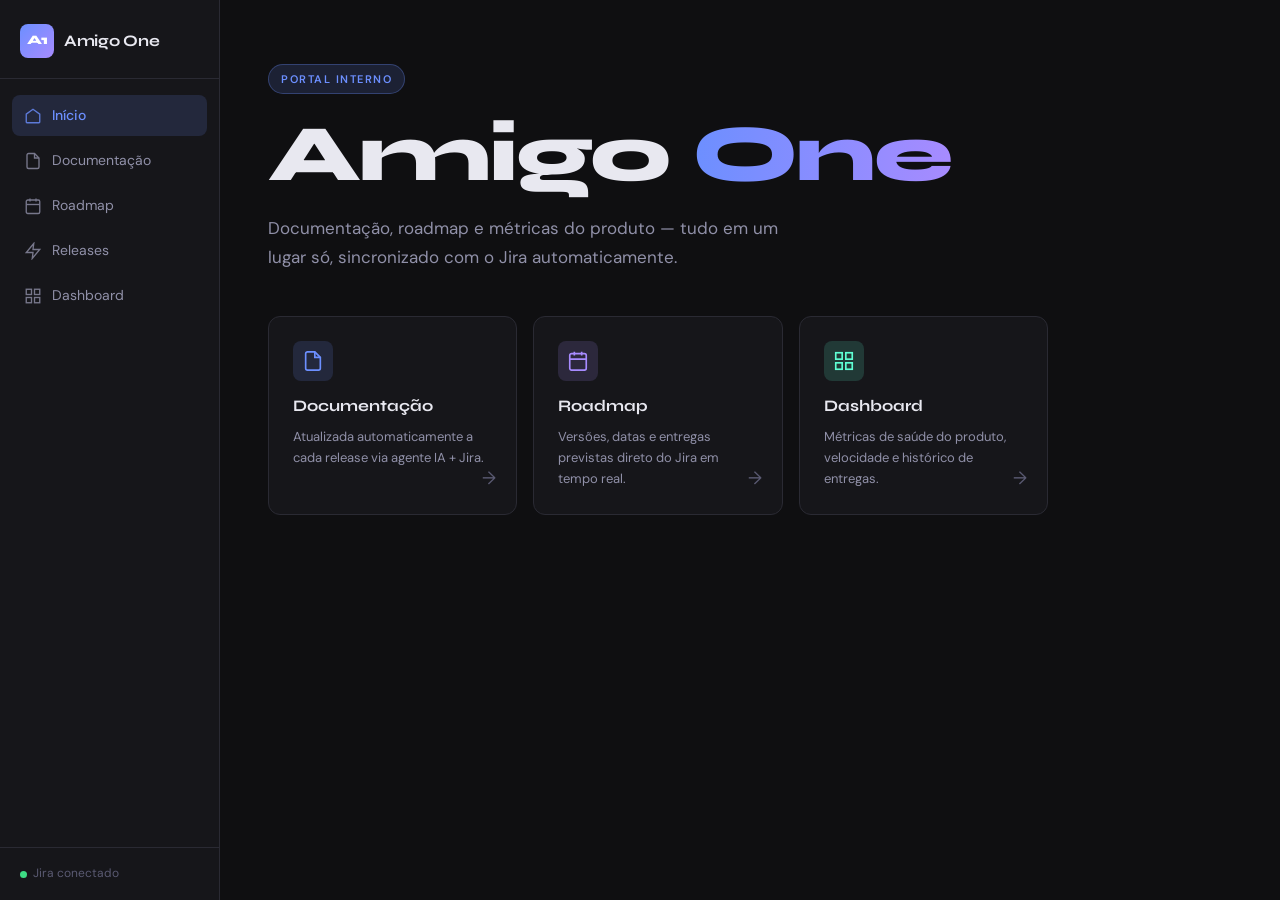
==== index.html @ f74dbad2 "Add files via upload" ====
<!DOCTYPE html>
<html lang="pt-BR">
<head>
  <meta charset="UTF-8" />
  <meta name="viewport" content="width=device-width, initial-scale=1.0" />
  <title>Amigo One — Portal Interno</title>
  <link rel="stylesheet" href="style.css" />
  <link rel="preconnect" href="https://fonts.googleapis.com" />
  <link rel="preconnect" href="https://fonts.gstatic.com" crossorigin />
  <link href="https://fonts.googleapis.com/css2?family=Syne:wght@400;600;700;800&family=DM+Sans:ital,wght@0,300;0,400;0,500;1,300&display=swap" rel="stylesheet" />
</head>
<body>

  <!-- SIDEBAR -->
  <aside class="sidebar" id="sidebar">
    <div class="sidebar-logo">
      <span class="logo-icon">A1</span>
      <span class="logo-text">Amigo One</span>
    </div>
    <nav class="sidebar-nav">
      <a href="#home"    class="nav-item active" data-section="home">
        <svg width="18" height="18" fill="none" stroke="currentColor" stroke-width="1.8" viewBox="0 0 24 24"><path d="M3 9.5L12 3l9 6.5V20a1 1 0 01-1 1H4a1 1 0 01-1-1V9.5z"/></svg>
        Início
      </a>
      <a href="#docs"    class="nav-item" data-section="docs">
        <svg width="18" height="18" fill="none" stroke="currentColor" stroke-width="1.8" viewBox="0 0 24 24"><path d="M14 2H6a2 2 0 00-2 2v16a2 2 0 002 2h12a2 2 0 002-2V8z"/><polyline points="14,2 14,8 20,8"/></svg>
        Documentação
      </a>
      <a href="#roadmap" class="nav-item" data-section="roadmap">
        <svg width="18" height="18" fill="none" stroke="currentColor" stroke-width="1.8" viewBox="0 0 24 24"><rect x="3" y="4" width="18" height="18" rx="2"/><line x1="16" y1="2" x2="16" y2="6"/><line x1="8" y1="2" x2="8" y2="6"/><line x1="3" y1="10" x2="21" y2="10"/></svg>
        Roadmap
      </a>
      <a href="#releases" class="nav-item" data-section="releases">
        <svg width="18" height="18" fill="none" stroke="currentColor" stroke-width="1.8" viewBox="0 0 24 24"><polygon points="13,2 3,14 12,14 11,22 21,10 12,10"/></svg>
        Releases
      </a>
      <a href="#dashboard" class="nav-item" data-section="dashboard">
        <svg width="18" height="18" fill="none" stroke="currentColor" stroke-width="1.8" viewBox="0 0 24 24"><rect x="3" y="3" width="7" height="7"/><rect x="14" y="3" width="7" height="7"/><rect x="14" y="14" width="7" height="7"/><rect x="3" y="14" width="7" height="7"/></svg>
        Dashboard
      </a>
    </nav>
    <div class="sidebar-footer">
      <span class="jira-status" id="jiraStatus">
        <span class="dot"></span> Jira conectado
      </span>
    </div>
  </aside>

  <!-- MAIN -->
  <main class="main">

    <!-- HOME -->
    <section class="section active" id="home">
      <div class="hero">
        <div class="hero-badge">Portal Interno</div>
        <h1 class="hero-title">Amigo <em>One</em></h1>
        <p class="hero-sub">Documentação, roadmap e métricas do produto — tudo em um lugar só, sincronizado com o Jira automaticamente.</p>
        <div class="hero-cards">
          <div class="hcard" onclick="goTo('docs')">
            <div class="hcard-icon docs-icon">
              <svg width="22" height="22" fill="none" stroke="currentColor" stroke-width="1.8" viewBox="0 0 24 24"><path d="M14 2H6a2 2 0 00-2 2v16a2 2 0 002 2h12a2 2 0 002-2V8z"/><polyline points="14,2 14,8 20,8"/></svg>
            </div>
            <h3>Documentação</h3>
            <p>Atualizada automaticamente a cada release via agente IA + Jira.</p>
            <span class="hcard-arrow">→</span>
          </div>
          <div class="hcard" onclick="goTo('roadmap')">
            <div class="hcard-icon roadmap-icon">
              <svg width="22" height="22" fill="none" stroke="currentColor" stroke-width="1.8" viewBox="0 0 24 24"><rect x="3" y="4" width="18" height="18" rx="2"/><line x1="16" y1="2" x2="16" y2="6"/><line x1="8" y1="2" x2="8" y2="6"/><line x1="3" y1="10" x2="21" y2="10"/></svg>
            </div>
            <h3>Roadmap</h3>
            <p>Versões, datas e entregas previstas direto do Jira em tempo real.</p>
            <span class="hcard-arrow">→</span>
          </div>
          <div class="hcard" onclick="goTo('dashboard')">
            <div class="hcard-icon dash-icon">
              <svg width="22" height="22" fill="none" stroke="currentColor" stroke-width="1.8" viewBox="0 0 24 24"><rect x="3" y="3" width="7" height="7"/><rect x="14" y="3" width="7" height="7"/><rect x="14" y="14" width="7" height="7"/><rect x="3" y="14" width="7" height="7"/></svg>
            </div>
            <h3>Dashboard</h3>
            <p>Métricas de saúde do produto, velocidade e histórico de entregas.</p>
            <span class="hcard-arrow">→</span>
          </div>
        </div>
      </div>
    </section>

    <!-- DOCUMENTAÇÃO -->
    <section class="section" id="docs">
      <div class="section-header">
        <div>
          <h2>Documentação</h2>
          <p class="section-sub">Atualizada automaticamente quando uma release é finalizada no Jira.</p>
        </div>
        <div class="sync-badge">
          <span class="dot green"></span> Sincronizado há 2h
        </div>
      </div>

      <div class="docs-layout">
        <aside class="docs-sidebar">
          <div class="docs-nav-group">
            <span class="docs-nav-label">Visão Geral</span>
            <a href="#" class="docs-nav-item active">Introdução</a>
            <a href="#" class="docs-nav-item">Arquitetura</a>
            <a href="#" class="docs-nav-item">Glossário</a>
          </div>
          <div class="docs-nav-group">
            <span class="docs-nav-label">Funcionalidades</span>
            <a href="#" class="docs-nav-item">Módulo de Pagamentos</a>
            <a href="#" class="docs-nav-item">Gestão de Usuários</a>
            <a href="#" class="docs-nav-item">Relatórios</a>
            <a href="#" class="docs-nav-item">Integrações</a>
          </div>
          <div class="docs-nav-group">
            <span class="docs-nav-label">Técnico</span>
            <a href="#" class="docs-nav-item">API Reference</a>
            <a href="#" class="docs-nav-item">Configuração</a>
            <a href="#" class="docs-nav-item">Deploy</a>
          </div>
        </aside>

        <div class="docs-content">
          <div class="docs-breadcrumb">Visão Geral → Introdução</div>
          <h3 class="docs-title">Introdução ao Amigo One</h3>
          <div class="docs-meta">
            <span>Atualizado em <strong>28/05/2025</strong></span>
            <span>Release <strong>v2.4.0</strong></span>
          </div>
          <div class="docs-body">
            <p>O <strong>Amigo One</strong> é a plataforma central de gestão financeira e relacionamento com clientes da Amigo. Este documento descreve sua arquitetura, funcionalidades principais e diretrizes de uso.</p>
            <h4>O que é o Amigo One?</h4>
            <p>Uma plataforma integrada que unifica o ciclo de vida completo do cliente — desde a aquisição até a fidelização — com módulos de pagamentos, relatórios e gestão de usuários.</p>
            <h4>Principais funcionalidades</h4>
            <ul>
              <li>Processamento de pagamentos em tempo real</li>
              <li>Dashboard analítico com KPIs customizáveis</li>
              <li>Gestão completa de perfis de usuários</li>
              <li>Integração com sistemas externos via API REST</li>
              <li>Relatórios automáticos por período</li>
            </ul>
            <h4>Arquitetura geral</h4>
            <p>A plataforma é construída em arquitetura de microserviços, com frontend em React, backend em Node.js e banco de dados PostgreSQL. A comunicação entre serviços é feita via mensageria assíncrona.</p>
            <div class="docs-callout">
              <strong>📌 Nota</strong> — Esta documentação é gerada automaticamente a partir das issues do Jira ao final de cada release. Para sugerir alterações, abra uma issue com a tag <code>docs</code>.
            </div>
          </div>
        </div>
      </div>

      <!-- CHAT IA -->
      <div class="chat-section">
        <div class="chat-header">
          <div class="chat-header-left">
            <div class="chat-avatar">A1</div>
            <div>
              <strong>Assistente do Amigo One</strong>
              <span class="chat-powered">powered by Claude</span>
            </div>
          </div>
          <button class="chat-toggle" id="chatToggle" onclick="toggleChat()">Abrir chat ↗</button>
        </div>
        <div class="chat-box" id="chatBox">
          <div class="chat-messages" id="chatMessages">
            <div class="msg bot">
              <div class="msg-bubble">Olá! Sou o assistente do Amigo One. Posso responder dúvidas sobre funcionalidades, arquitetura, integrações e processos do produto. Como posso ajudar?</div>
            </div>
          </div>
          <div class="chat-input-row">
            <input type="text" id="chatInput" placeholder="Pergunte sobre o produto..." onkeydown="if(event.key==='Enter') sendChat()" />
            <button onclick="sendChat()">
              <svg width="16" height="16" fill="none" stroke="currentColor" stroke-width="2" viewBox="0 0 24 24"><line x1="22" y1="2" x2="11" y2="13"/><polygon points="22,2 15,22 11,13 2,9"/></svg>
            </button>
          </div>
        </div>
      </div>
    </section>

    <!-- ROADMAP -->
    <section class="section" id="roadmap">
      <div class="section-header">
        <div>
          <h2>Roadmap</h2>
          <p class="section-sub">Versões e entregas planejadas, sincronizadas com o Jira.</p>
        </div>
        <div class="sync-badge">
          <span class="dot green"></span> Jira · ao vivo
        </div>
      </div>

      <div class="roadmap-timeline">

        <div class="timeline-version current">
          <div class="version-marker current-marker"></div>
          <div class="version-card">
            <div class="version-header">
              <div>
                <span class="version-tag current-tag">Em andamento</span>
                <h3>v2.5.0</h3>
              </div>
              <div class="version-date">
                <span class="date-label">Previsão</span>
                <span class="date-val">15 Jun 2025</span>
              </div>
            </div>
            <p class="version-desc">Novo módulo de relatórios avançados com exportação em PDF, melhorias na performance do módulo de pagamentos e refatoração do sistema de autenticação.</p>
            <div class="version-items">
              <div class="vitem done"><span class="vitem-dot done-dot"></span> Redesign da tela de pagamentos</div>
              <div class="vitem done"><span class="vitem-dot done-dot"></span> API de relatórios v2</div>
              <div class="vitem wip"><span class="vitem-dot wip-dot"></span> Exportação PDF (em progresso)</div>
              <div class="vitem todo"><span class="vitem-dot todo-dot"></span> Refatoração de autenticação</div>
              <div class="vitem todo"><span class="vitem-dot todo-dot"></span> Testes de carga</div>
            </div>
            <div class="version-progress">
              <div class="progress-bar"><div class="progress-fill" style="width: 55%"></div></div>
              <span>55% concluído</span>
            </div>
          </div>
        </div>

        <div class="timeline-version planned">
          <div class="version-marker planned-marker"></div>
          <div class="version-card planned-card">
            <div class="version-header">
              <div>
                <span class="version-tag planned-tag">Planejado</span>
                <h3>v2.6.0</h3>
              </div>
              <div class="version-date">
                <span class="date-label">Previsão</span>
                <span class="date-val">30 Jul 2025</span>
              </div>
            </div>
            <p class="version-desc">Integração com plataformas externas de CRM, dashboard de analytics em tempo real e novo sistema de notificações.</p>
            <div class="version-items">
              <div class="vitem todo"><span class="vitem-dot todo-dot"></span> Integração CRM</div>
              <div class="vitem todo"><span class="vitem-dot todo-dot"></span> Analytics em tempo real</div>
              <div class="vitem todo"><span class="vitem-dot todo-dot"></span> Sistema de notificações</div>
            </div>
          </div>
        </div>

        <div class="timeline-version planned">
          <div class="version-marker planned-marker"></div>
          <div class="version-card planned-card">
            <div class="version-header">
              <div>
                <span class="version-tag future-tag">Futuro</span>
                <h3>v3.0.0</h3>
              </div>
              <div class="version-date">
                <span class="date-label">Previsão</span>
                <span class="date-val">Q4 2025</span>
              </div>
            </div>
            <p class="version-desc">Refatoração completa da arquitetura, migração para microsserviços independentes e novo design system.</p>
            <div class="version-items">
              <div class="vitem todo"><span class="vitem-dot todo-dot"></span> Nova arquitetura de microsserviços</div>
              <div class="vitem todo"><span class="vitem-dot todo-dot"></span> Novo design system</div>
              <div class="vitem todo"><span class="vitem-dot todo-dot"></span> App mobile (iOS e Android)</div>
            </div>
          </div>
        </div>

        <div class="timeline-version done-version">
          <div class="version-marker done-marker"></div>
          <div class="version-card done-card">
            <div class="version-header">
              <div>
                <span class="version-tag done-tag">Entregue</span>
                <h3>v2.4.0</h3>
              </div>
              <div class="version-date">
                <span class="date-label">Entregue em</span>
                <span class="date-val">02 Mai 2025</span>
              </div>
            </div>
            <p class="version-desc">Módulo de gestão de usuários com perfis avançados, controle de permissões por papel e auditoria de ações.</p>
          </div>
        </div>

      </div>
    </section>

    <!-- RELEASES -->
    <section class="section" id="releases">
      <div class="section-header">
        <div>
          <h2>Release Notes</h2>
          <p class="section-sub">Changelogs gerados automaticamente pelo agente a cada versão finalizada no Jira.</p>
        </div>
      </div>

      <div class="releases-list">
        <div class="release-item">
          <div class="release-version-badge">v2.4.0</div>
          <div class="release-content">
            <div class="release-meta">
              <strong>Amigo One 2.4.0</strong>
              <span class="release-date">02 de maio de 2025</span>
              <span class="release-auto">✦ Gerado por agente</span>
            </div>
            <div class="release-sections">
              <div class="release-section">
                <span class="rs-label new">Novidades</span>
                <ul>
                  <li>Módulo de gestão de usuários com perfis avançados</li>
                  <li>Controle de permissões granular por papel (RBAC)</li>
                  <li>Log de auditoria de todas as ações de usuário</li>
                  <li>Exportação de relatório de usuários em CSV</li>
                </ul>
              </div>
              <div class="release-section">
                <span class="rs-label fix">Correções</span>
                <ul>
                  <li>Corrigido timeout em consultas de relatório com grande volume de dados</li>
                  <li>Ajuste na paginação da listagem de transações</li>
                </ul>
              </div>
              <div class="release-section">
                <span class="rs-label improve">Melhorias</span>
                <ul>
                  <li>Performance do carregamento inicial reduzida em 40%</li>
                  <li>Refatoração do módulo de autenticação para JWT</li>
                </ul>
              </div>
            </div>
          </div>
        </div>

        <div class="release-item">
          <div class="release-version-badge older">v2.3.1</div>
          <div class="release-content">
            <div class="release-meta">
              <strong>Amigo One 2.3.1</strong>
              <span class="release-date">14 de abril de 2025</span>
              <span class="release-auto">✦ Gerado por agente</span>
            </div>
            <div class="release-sections">
              <div class="release-section">
                <span class="rs-label fix">Correções</span>
                <ul>
                  <li>Hotfix no módulo de pagamentos para transações acima de R$10.000</li>
                  <li>Corrigida inconsistência no cálculo de taxas parceladas</li>
                </ul>
              </div>
            </div>
          </div>
        </div>
      </div>
    </section>

    <!-- DASHBOARD -->
    <section class="section" id="dashboard">
      <div class="section-header">
        <div>
          <h2>Dashboard</h2>
          <p class="section-sub">Saúde do produto, velocidade do time e histórico de entregas.</p>
        </div>
        <div class="sync-badge">
          <span class="dot green"></span> Atualizado hoje
        </div>
      </div>

      <div class="kpi-grid">
        <div class="kpi-card">
          <span class="kpi-label">Issues entregues (sprint)</span>
          <span class="kpi-value">34</span>
          <span class="kpi-delta positive">▲ 12% vs sprint anterior</span>
        </div>
        <div class="kpi-card">
          <span class="kpi-label">Bugs abertos</span>
          <span class="kpi-value">7</span>
          <span class="kpi-delta negative">▲ 2 novos esta semana</span>
        </div>
        <div class="kpi-card">
          <span class="kpi-label">Velocidade média</span>
          <span class="kpi-value">82 <small>pts</small></span>
          <span class="kpi-delta positive">▲ +8 pts vs média</span>
        </div>
        <div class="kpi-card">
          <span class="kpi-label">Releases no ano</span>
          <span class="kpi-value">9</span>
          <span class="kpi-delta neutral">Meta: 12 até dez/25</span>
        </div>
      </div>

      <div class="charts-row">
        <div class="chart-card">
          <h4>Entregas por sprint</h4>
          <div class="bar-chart">
            <div class="bar-group"><div class="bar" style="height:60%"></div><span>S1</span></div>
            <div class="bar-group"><div class="bar" style="height:75%"></div><span>S2</span></div>
            <div class="bar-group"><div class="bar" style="height:50%"></div><span>S3</span></div>
            <div class="bar-group"><div class="bar" style="height:88%"></div><span>S4</span></div>
            <div class="bar-group"><div class="bar" style="height:70%"></div><span>S5</span></div>
            <div class="bar-group"><div class="bar current-bar" style="height:90%"></div><span>S6</span></div>
          </div>
        </div>

        <div class="chart-card">
          <h4>Distribuição de issues</h4>
          <div class="donut-wrap">
            <svg viewBox="0 0 120 120" width="120" height="120">
              <circle cx="60" cy="60" r="45" fill="none" stroke="var(--accent)" stroke-width="18" stroke-dasharray="158 283" stroke-dashoffset="70" />
              <circle cx="60" cy="60" r="45" fill="none" stroke="var(--accent2)" stroke-width="18" stroke-dasharray="70 283" stroke-dashoffset="-88" />
              <circle cx="60" cy="60" r="45" fill="none" stroke="var(--muted-border)" stroke-width="18" stroke-dasharray="55 283" stroke-dashoffset="-158" />
            </svg>
            <div class="donut-legend">
              <div class="legend-item"><span class="legend-dot" style="background:var(--accent)"></span> Features <strong>56%</strong></div>
              <div class="legend-item"><span class="legend-dot" style="background:var(--accent2)"></span> Bugs <strong>25%</strong></div>
              <div class="legend-item"><span class="legend-dot" style="background:var(--muted-border)"></span> Melhorias <strong>19%</strong></div>
            </div>
          </div>
        </div>

        <div class="chart-card health-card">
          <h4>Saúde do produto</h4>
          <div class="health-items">
            <div class="health-item">
              <span>Cobertura de testes</span>
              <div class="health-bar-wrap"><div class="health-bar" style="width:78%; background: var(--accent)"></div></div>
              <span class="health-pct">78%</span>
            </div>
            <div class="health-item">
              <span>Issues críticos</span>
              <div class="health-bar-wrap"><div class="health-bar" style="width:15%; background: #e05c5c"></div></div>
              <span class="health-pct">15%</span>
            </div>
            <div class="health-item">
              <span>Dívida técnica</span>
              <div class="health-bar-wrap"><div class="health-bar" style="width:32%; background: #e09a3c"></div></div>
              <span class="health-pct">32%</span>
            </div>
            <div class="health-item">
              <span>On-time delivery</span>
              <div class="health-bar-wrap"><div class="health-bar" style="width:88%; background: var(--accent)"></div></div>
              <span class="health-pct">88%</span>
            </div>
          </div>
        </div>
      </div>

    </section>

  </main>

  <script src="app.js"></script>
</body>
</html>
---- style.css ----
/* ─── RESET & BASE ──────────────────────────────────────────── */
*, *::before, *::after { box-sizing: border-box; margin: 0; padding: 0; }

:root {
  --bg:           #0f0f11;
  --bg2:          #16161a;
  --bg3:          #1c1c22;
  --surface:      #212128;
  --border:       #2a2a33;
  --muted-border: #3a3a48;
  --text:         #e8e8f0;
  --text2:        #9090a8;
  --text3:        #5a5a72;
  --accent:       #6c8fff;
  --accent2:      #a78bff;
  --accent3:      #5fffd4;
  --accent-glow:  rgba(108,143,255,.15);
  --green:        #3ddc84;
  --red:          #e05c5c;
  --amber:        #e09a3c;
  --sidebar-w:    220px;
  --radius:       12px;
  --radius-sm:    8px;
  --font-head:    'Syne', sans-serif;
  --font-body:    'DM Sans', sans-serif;
}

html { scroll-behavior: smooth; }

body {
  background: var(--bg);
  color: var(--text);
  font-family: var(--font-body);
  font-size: 15px;
  line-height: 1.65;
  display: flex;
  min-height: 100vh;
}

/* ─── SIDEBAR ──────────────────────────────────────────────── */
.sidebar {
  width: var(--sidebar-w);
  background: var(--bg2);
  border-right: 1px solid var(--border);
  display: flex;
  flex-direction: column;
  position: fixed;
  top: 0; left: 0; bottom: 0;
  z-index: 100;
}

.sidebar-logo {
  display: flex;
  align-items: center;
  gap: 10px;
  padding: 24px 20px 20px;
  border-bottom: 1px solid var(--border);
}

.logo-icon {
  width: 34px; height: 34px;
  background: linear-gradient(135deg, var(--accent), var(--accent2));
  border-radius: 8px;
  display: flex;align-items:center;justify-content:center;
  font-family: var(--font-head);
  font-weight: 800;
  font-size: 13px;
  color: #fff;
  letter-spacing: -.5px;
  flex-shrink: 0;
}

.logo-text {
  font-family: var(--font-head);
  font-weight: 700;
  font-size: 16px;
  color: var(--text);
  letter-spacing: -.3px;
}

.sidebar-nav {
  flex: 1;
  padding: 16px 12px;
  display: flex;
  flex-direction: column;
  gap: 4px;
}

.nav-item {
  display: flex;
  align-items: center;
  gap: 10px;
  padding: 9px 12px;
  border-radius: var(--radius-sm);
  color: var(--text2);
  text-decoration: none;
  font-size: 14px;
  font-weight: 400;
  transition: all .15s;
  cursor: pointer;
}
.nav-item:hover { background: var(--surface); color: var(--text); }
.nav-item.active { background: var(--accent-glow); color: var(--accent); font-weight: 500; }
.nav-item svg { flex-shrink: 0; opacity: .8; }

.sidebar-footer {
  padding: 16px 20px;
  border-top: 1px solid var(--border);
}
.jira-status {
  font-size: 12px;
  color: var(--text3);
  display: flex;
  align-items: center;
  gap: 6px;
}

/* ─── DOT ──────────────────────────────────────────────────── */
.dot {
  width: 7px; height: 7px;
  border-radius: 50%;
  background: var(--green);
  display: inline-block;
  animation: pulse 2s ease-in-out infinite;
}
.dot.green { background: var(--green); }
@keyframes pulse {
  0%,100% { opacity: 1; }
  50% { opacity: .4; }
}

/* ─── MAIN ─────────────────────────────────────────────────── */
.main {
  margin-left: var(--sidebar-w);
  flex: 1;
  min-height: 100vh;
}

.section {
  display: none;
  padding: 44px 48px;
  min-height: 100vh;
  animation: fadeIn .25s ease;
}
.section.active { display: block; }
@keyframes fadeIn { from { opacity: 0; transform: translateY(8px); } to { opacity: 1; transform: translateY(0); } }

/* ─── SECTION HEADER ───────────────────────────────────────── */
.section-header {
  display: flex;
  justify-content: space-between;
  align-items: flex-start;
  margin-bottom: 36px;
}
.section-header h2 {
  font-family: var(--font-head);
  font-size: 28px;
  font-weight: 700;
  letter-spacing: -.5px;
  color: var(--text);
}
.section-sub { color: var(--text2); font-size: 14px; margin-top: 4px; }

.sync-badge {
  display: flex; align-items: center; gap: 6px;
  background: var(--surface);
  border: 1px solid var(--border);
  border-radius: 20px;
  padding: 6px 14px;
  font-size: 12px;
  color: var(--text2);
}

/* ─── HOME / HERO ──────────────────────────────────────────── */
.hero {
  max-width: 780px;
  padding: 20px 0 0;
}
.hero-badge {
  display: inline-block;
  background: var(--accent-glow);
  border: 1px solid rgba(108,143,255,.3);
  color: var(--accent);
  font-size: 11px;
  font-weight: 600;
  letter-spacing: 1.5px;
  text-transform: uppercase;
  padding: 5px 12px;
  border-radius: 20px;
  margin-bottom: 20px;
}
.hero-title {
  font-family: var(--font-head);
  font-size: clamp(48px, 7vw, 80px);
  font-weight: 800;
  line-height: 1;
  letter-spacing: -2px;
  color: var(--text);
  margin-bottom: 20px;
}
.hero-title em {
  font-style: normal;
  background: linear-gradient(90deg, var(--accent), var(--accent2));
  -webkit-background-clip: text;
  -webkit-text-fill-color: transparent;
  background-clip: text;
}
.hero-sub {
  color: var(--text2);
  font-size: 17px;
  max-width: 520px;
  line-height: 1.7;
  margin-bottom: 44px;
}

.hero-cards {
  display: grid;
  grid-template-columns: repeat(3, 1fr);
  gap: 16px;
}
.hcard {
  background: var(--bg2);
  border: 1px solid var(--border);
  border-radius: var(--radius);
  padding: 24px;
  cursor: pointer;
  transition: all .2s;
  position: relative;
  overflow: hidden;
}
.hcard::before {
  content: '';
  position: absolute;
  inset: 0;
  background: var(--accent-glow);
  opacity: 0;
  transition: opacity .2s;
}
.hcard:hover { border-color: var(--accent); transform: translateY(-2px); }
.hcard:hover::before { opacity: 1; }
.hcard h3 { font-family: var(--font-head); font-size: 16px; font-weight: 700; margin: 12px 0 8px; color: var(--text); }
.hcard p { font-size: 13px; color: var(--text2); line-height: 1.6; }
.hcard-icon {
  width: 40px; height: 40px;
  border-radius: var(--radius-sm);
  display: flex; align-items: center; justify-content: center;
}
.docs-icon   { background: rgba(108,143,255,.15); color: var(--accent); }
.roadmap-icon{ background: rgba(167,139,255,.15); color: var(--accent2); }
.dash-icon   { background: rgba(95,255,212,.15);  color: var(--accent3); }
.hcard-arrow {
  position: absolute;
  bottom: 20px; right: 20px;
  color: var(--text3);
  font-size: 18px;
  transition: all .2s;
}
.hcard:hover .hcard-arrow { color: var(--accent); transform: translate(2px, -2px); }

/* ─── DOCS LAYOUT ──────────────────────────────────────────── */
.docs-layout {
  display: flex;
  gap: 32px;
  margin-bottom: 40px;
}
.docs-sidebar {
  width: 200px;
  flex-shrink: 0;
}
.docs-nav-group { margin-bottom: 24px; }
.docs-nav-label {
  display: block;
  font-size: 10px;
  font-weight: 600;
  letter-spacing: 1.2px;
  text-transform: uppercase;
  color: var(--text3);
  margin-bottom: 8px;
  padding-left: 10px;
}
.docs-nav-item {
  display: block;
  padding: 6px 10px;
  border-radius: var(--radius-sm);
  font-size: 13px;
  color: var(--text2);
  text-decoration: none;
  transition: all .15s;
  margin-bottom: 2px;
}
.docs-nav-item:hover { background: var(--surface); color: var(--text); }
.docs-nav-item.active { background: var(--accent-glow); color: var(--accent); }

.docs-content { flex: 1; min-width: 0; }
.docs-breadcrumb { font-size: 12px; color: var(--text3); margin-bottom: 16px; }
.docs-title {
  font-family: var(--font-head);
  font-size: 24px;
  font-weight: 700;
  letter-spacing: -.4px;
  margin-bottom: 10px;
}
.docs-meta {
  display: flex; gap: 20px;
  font-size: 12px; color: var(--text3);
  margin-bottom: 24px;
  padding-bottom: 24px;
  border-bottom: 1px solid var(--border);
}
.docs-body h4 {
  font-family: var(--font-head);
  font-size: 15px; font-weight: 700;
  margin: 24px 0 8px;
  color: var(--text);
}
.docs-body p { color: var(--text2); margin-bottom: 12px; font-size: 14px; }
.docs-body ul { color: var(--text2); font-size: 14px; padding-left: 20px; margin-bottom: 12px; }
.docs-body ul li { margin-bottom: 4px; }
.docs-body code {
  background: var(--surface);
  border: 1px solid var(--border);
  border-radius: 4px;
  padding: 1px 6px;
  font-size: 12px;
  color: var(--accent3);
  font-family: monospace;
}
.docs-callout {
  background: rgba(108,143,255,.08);
  border: 1px solid rgba(108,143,255,.2);
  border-radius: var(--radius-sm);
  padding: 14px 16px;
  font-size: 13px;
  color: var(--text2);
  margin-top: 20px;
}

/* ─── CHAT ─────────────────────────────────────────────────── */
.chat-section {
  background: var(--bg2);
  border: 1px solid var(--border);
  border-radius: var(--radius);
  overflow: hidden;
}
.chat-header {
  display: flex;
  justify-content: space-between;
  align-items: center;
  padding: 16px 20px;
  border-bottom: 1px solid var(--border);
  background: var(--surface);
}
.chat-header-left { display: flex; align-items: center; gap: 12px; }
.chat-avatar {
  width: 36px; height: 36px;
  background: linear-gradient(135deg, var(--accent), var(--accent2));
  border-radius: 50%;
  display: flex; align-items: center; justify-content: center;
  font-family: var(--font-head);
  font-weight: 800; font-size: 12px; color: #fff;
}
.chat-header strong { font-size: 14px; display: block; }
.chat-powered { font-size: 11px; color: var(--text3); }

.chat-toggle {
  background: var(--accent-glow);
  border: 1px solid rgba(108,143,255,.3);
  color: var(--accent);
  padding: 7px 14px;
  border-radius: 20px;
  font-size: 12px;
  cursor: pointer;
  font-family: var(--font-body);
  transition: all .15s;
}
.chat-toggle:hover { background: rgba(108,143,255,.25); }

.chat-box { display: none; }
.chat-box.open { display: flex; flex-direction: column; }

.chat-messages {
  padding: 20px;
  display: flex;
  flex-direction: column;
  gap: 12px;
  max-height: 320px;
  overflow-y: auto;
  min-height: 120px;
}
.msg { display: flex; }
.msg.bot { justify-content: flex-start; }
.msg.user { justify-content: flex-end; }
.msg-bubble {
  max-width: 80%;
  padding: 10px 14px;
  border-radius: 12px;
  font-size: 13.5px;
  line-height: 1.6;
}
.msg.bot .msg-bubble {
  background: var(--surface);
  border: 1px solid var(--border);
  color: var(--text);
}
.msg.user .msg-bubble {
  background: var(--accent);
  color: #fff;
}
.msg-loading .msg-bubble::after {
  content: '...';
  animation: dots 1s infinite;
}
@keyframes dots {
  0%   { content: '.'; }
  33%  { content: '..'; }
  66%  { content: '...'; }
}

.chat-input-row {
  display: flex;
  gap: 8px;
  padding: 12px 16px;
  border-top: 1px solid var(--border);
  background: var(--bg3);
}
.chat-input-row input {
  flex: 1;
  background: var(--surface);
  border: 1px solid var(--border);
  border-radius: var(--radius-sm);
  padding: 9px 14px;
  color: var(--text);
  font-family: var(--font-body);
  font-size: 13.5px;
  outline: none;
  transition: border .15s;
}
.chat-input-row input:focus { border-color: var(--accent); }
.chat-input-row input::placeholder { color: var(--text3); }
.chat-input-row button {
  background: var(--accent);
  border: none;
  border-radius: var(--radius-sm);
  width: 38px; height: 38px;
  display: flex; align-items: center; justify-content: center;
  color: #fff;
  cursor: pointer;
  transition: opacity .15s;
}
.chat-input-row button:hover { opacity: .85; }

/* ─── ROADMAP ──────────────────────────────────────────────── */
.roadmap-timeline {
  display: flex;
  flex-direction: column;
  gap: 0;
  position: relative;
  padding-left: 32px;
}
.roadmap-timeline::before {
  content: '';
  position: absolute;
  left: 9px; top: 12px; bottom: 12px;
  width: 2px;
  background: linear-gradient(to bottom, var(--accent), var(--border));
  border-radius: 2px;
}
.timeline-version {
  display: flex;
  gap: 24px;
  padding-bottom: 32px;
  position: relative;
}
.version-marker {
  width: 18px; height: 18px;
  border-radius: 50%;
  flex-shrink: 0;
  position: absolute;
  left: -28px;
  top: 10px;
  border: 3px solid var(--bg);
}
.current-marker { background: var(--accent); box-shadow: 0 0 0 4px var(--accent-glow); }
.planned-marker { background: var(--border); border-color: var(--bg2); }
.done-marker    { background: var(--green); }

.version-card {
  flex: 1;
  background: var(--bg2);
  border: 1px solid var(--border);
  border-radius: var(--radius);
  padding: 24px;
  transition: border .2s;
}
.version-card:hover { border-color: var(--muted-border); }
.current .version-card { border-color: rgba(108,143,255,.35); }
.planned-card { opacity: .8; }
.done-card { opacity: .55; }

.version-header {
  display: flex;
  justify-content: space-between;
  align-items: flex-start;
  margin-bottom: 14px;
}
.version-header h3 {
  font-family: var(--font-head);
  font-size: 22px; font-weight: 800;
  letter-spacing: -1px;
  margin-top: 6px;
}
.version-tag {
  font-size: 10px;
  font-weight: 700;
  letter-spacing: 1px;
  text-transform: uppercase;
  padding: 3px 10px;
  border-radius: 20px;
}
.current-tag { background: var(--accent-glow); color: var(--accent); border: 1px solid rgba(108,143,255,.3); }
.planned-tag { background: var(--surface); color: var(--text3); border: 1px solid var(--border); }
.future-tag  { background: rgba(167,139,255,.1); color: var(--accent2); border: 1px solid rgba(167,139,255,.25); }
.done-tag    { background: rgba(61,220,132,.1); color: var(--green); border: 1px solid rgba(61,220,132,.25); }

.version-date { text-align: right; }
.date-label { display: block; font-size: 11px; color: var(--text3); margin-bottom: 2px; }
.date-val { font-size: 14px; font-weight: 500; color: var(--text2); }

.version-desc { color: var(--text2); font-size: 14px; margin-bottom: 16px; }

.version-items { display: flex; flex-direction: column; gap: 7px; margin-bottom: 16px; }
.vitem { display: flex; align-items: center; gap: 8px; font-size: 13px; color: var(--text2); }
.vitem-dot { width: 8px; height: 8px; border-radius: 50%; flex-shrink: 0; }
.done-dot { background: var(--green); }
.wip-dot  { background: var(--accent); animation: pulse 1.5s infinite; }
.todo-dot { background: var(--border); }
.vitem.done { color: var(--text3); text-decoration: line-through; }

.version-progress {
  display: flex;
  align-items: center;
  gap: 12px;
  font-size: 12px;
  color: var(--text3);
}
.progress-bar {
  flex: 1;
  height: 4px;
  background: var(--surface);
  border-radius: 4px;
  overflow: hidden;
}
.progress-fill {
  height: 100%;
  background: linear-gradient(90deg, var(--accent), var(--accent2));
  border-radius: 4px;
  transition: width .5s ease;
}

/* ─── RELEASES ─────────────────────────────────────────────── */
.releases-list { display: flex; flex-direction: column; gap: 20px; }
.release-item {
  background: var(--bg2);
  border: 1px solid var(--border);
  border-radius: var(--radius);
  padding: 28px;
  display: flex;
  gap: 24px;
}
.release-version-badge {
  font-family: var(--font-head);
  font-weight: 800;
  font-size: 15px;
  color: var(--accent);
  background: var(--accent-glow);
  border: 1px solid rgba(108,143,255,.25);
  border-radius: var(--radius-sm);
  padding: 8px 14px;
  height: fit-content;
  white-space: nowrap;
  flex-shrink: 0;
}
.release-version-badge.older { color: var(--text3); background: var(--surface); border-color: var(--border); }
.release-content { flex: 1; }
.release-meta { display: flex; align-items: center; gap: 16px; margin-bottom: 16px; flex-wrap: wrap; }
.release-meta strong { font-family: var(--font-head); font-size: 16px; font-weight: 700; }
.release-date { font-size: 13px; color: var(--text3); }
.release-auto { font-size: 11px; color: var(--accent2); background: rgba(167,139,255,.1); padding: 3px 9px; border-radius: 20px; border: 1px solid rgba(167,139,255,.2); }

.release-sections { display: flex; flex-direction: column; gap: 14px; }
.release-section {}
.rs-label {
  display: inline-block;
  font-size: 10px;
  font-weight: 700;
  letter-spacing: 1px;
  text-transform: uppercase;
  padding: 2px 8px;
  border-radius: 4px;
  margin-bottom: 8px;
}
.rs-label.new     { background: rgba(61,220,132,.12); color: var(--green); }
.rs-label.fix     { background: rgba(224,92,92,.1); color: var(--red); }
.rs-label.improve { background: rgba(108,143,255,.12); color: var(--accent); }
.release-section ul { padding-left: 16px; }
.release-section ul li { font-size: 13.5px; color: var(--text2); margin-bottom: 3px; }

/* ─── DASHBOARD KPIs ───────────────────────────────────────── */
.kpi-grid {
  display: grid;
  grid-template-columns: repeat(4, 1fr);
  gap: 16px;
  margin-bottom: 28px;
}
.kpi-card {
  background: var(--bg2);
  border: 1px solid var(--border);
  border-radius: var(--radius);
  padding: 22px;
  display: flex;
  flex-direction: column;
  gap: 6px;
  transition: border .2s;
}
.kpi-card:hover { border-color: var(--muted-border); }
.kpi-label { font-size: 12px; color: var(--text3); text-transform: uppercase; letter-spacing: .8px; }
.kpi-value { font-family: var(--font-head); font-size: 36px; font-weight: 800; letter-spacing: -1.5px; line-height: 1; }
.kpi-value small { font-size: 16px; font-weight: 400; letter-spacing: 0; color: var(--text2); }
.kpi-delta { font-size: 12px; }
.kpi-delta.positive { color: var(--green); }
.kpi-delta.negative { color: var(--red); }
.kpi-delta.neutral  { color: var(--text3); }

/* ─── CHARTS ───────────────────────────────────────────────── */
.charts-row {
  display: grid;
  grid-template-columns: 1fr 1fr 1fr;
  gap: 16px;
}
.chart-card {
  background: var(--bg2);
  border: 1px solid var(--border);
  border-radius: var(--radius);
  padding: 22px;
}
.chart-card h4 {
  font-family: var(--font-head);
  font-size: 13px; font-weight: 700;
  color: var(--text2);
  text-transform: uppercase;
  letter-spacing: .8px;
  margin-bottom: 20px;
}

/* BAR CHART */
.bar-chart {
  display: flex;
  align-items: flex-end;
  gap: 10px;
  height: 120px;
}
.bar-group {
  display: flex; flex-direction: column;
  align-items: center; gap: 6px; flex: 1;
}
.bar {
  width: 100%;
  background: var(--surface);
  border-radius: 4px 4px 0 0;
  transition: background .2s;
}
.bar-group:hover .bar { background: var(--muted-border); }
.current-bar { background: linear-gradient(to top, var(--accent), var(--accent2)) !important; }
.bar-group span { font-size: 11px; color: var(--text3); }

/* DONUT */
.donut-wrap { display: flex; align-items: center; gap: 20px; }
.donut-legend { display: flex; flex-direction: column; gap: 10px; }
.legend-item { display: flex; align-items: center; gap: 8px; font-size: 13px; color: var(--text2); }
.legend-dot { width: 10px; height: 10px; border-radius: 50%; flex-shrink: 0; }
.legend-item strong { color: var(--text); font-weight: 600; }

/* HEALTH */
.health-items { display: flex; flex-direction: column; gap: 14px; }
.health-item {
  display: flex; align-items: center; gap: 10px;
  font-size: 12px; color: var(--text3);
}
.health-item > span:first-child { min-width: 130px; color: var(--text2); }
.health-bar-wrap { flex: 1; height: 5px; background: var(--surface); border-radius: 5px; overflow: hidden; }
.health-bar { height: 100%; border-radius: 5px; transition: width .5s ease; }
.health-pct { min-width: 32px; text-align: right; font-weight: 500; color: var(--text); }

/* ─── SCROLLBAR ────────────────────────────────────────────── */
::-webkit-scrollbar { width: 5px; }
::-webkit-scrollbar-track { background: transparent; }
::-webkit-scrollbar-thumb { background: var(--border); border-radius: 10px; }

/* ─── RESPONSIVE ───────────────────────────────────────────── */
@media (max-width: 900px) {
  .sidebar { width: 60px; }
  .logo-text, .nav-item span, .sidebar-footer { display: none; }
  .nav-item { justify-content: center; padding: 10px; }
  .main { margin-left: 60px; }
  .section { padding: 28px 20px; }
  .kpi-grid { grid-template-columns: 1fr 1fr; }
  .charts-row { grid-template-columns: 1fr; }
  .hero-cards { grid-template-columns: 1fr; }
  .docs-layout { flex-direction: column; }
  .docs-sidebar { width: 100%; }
}
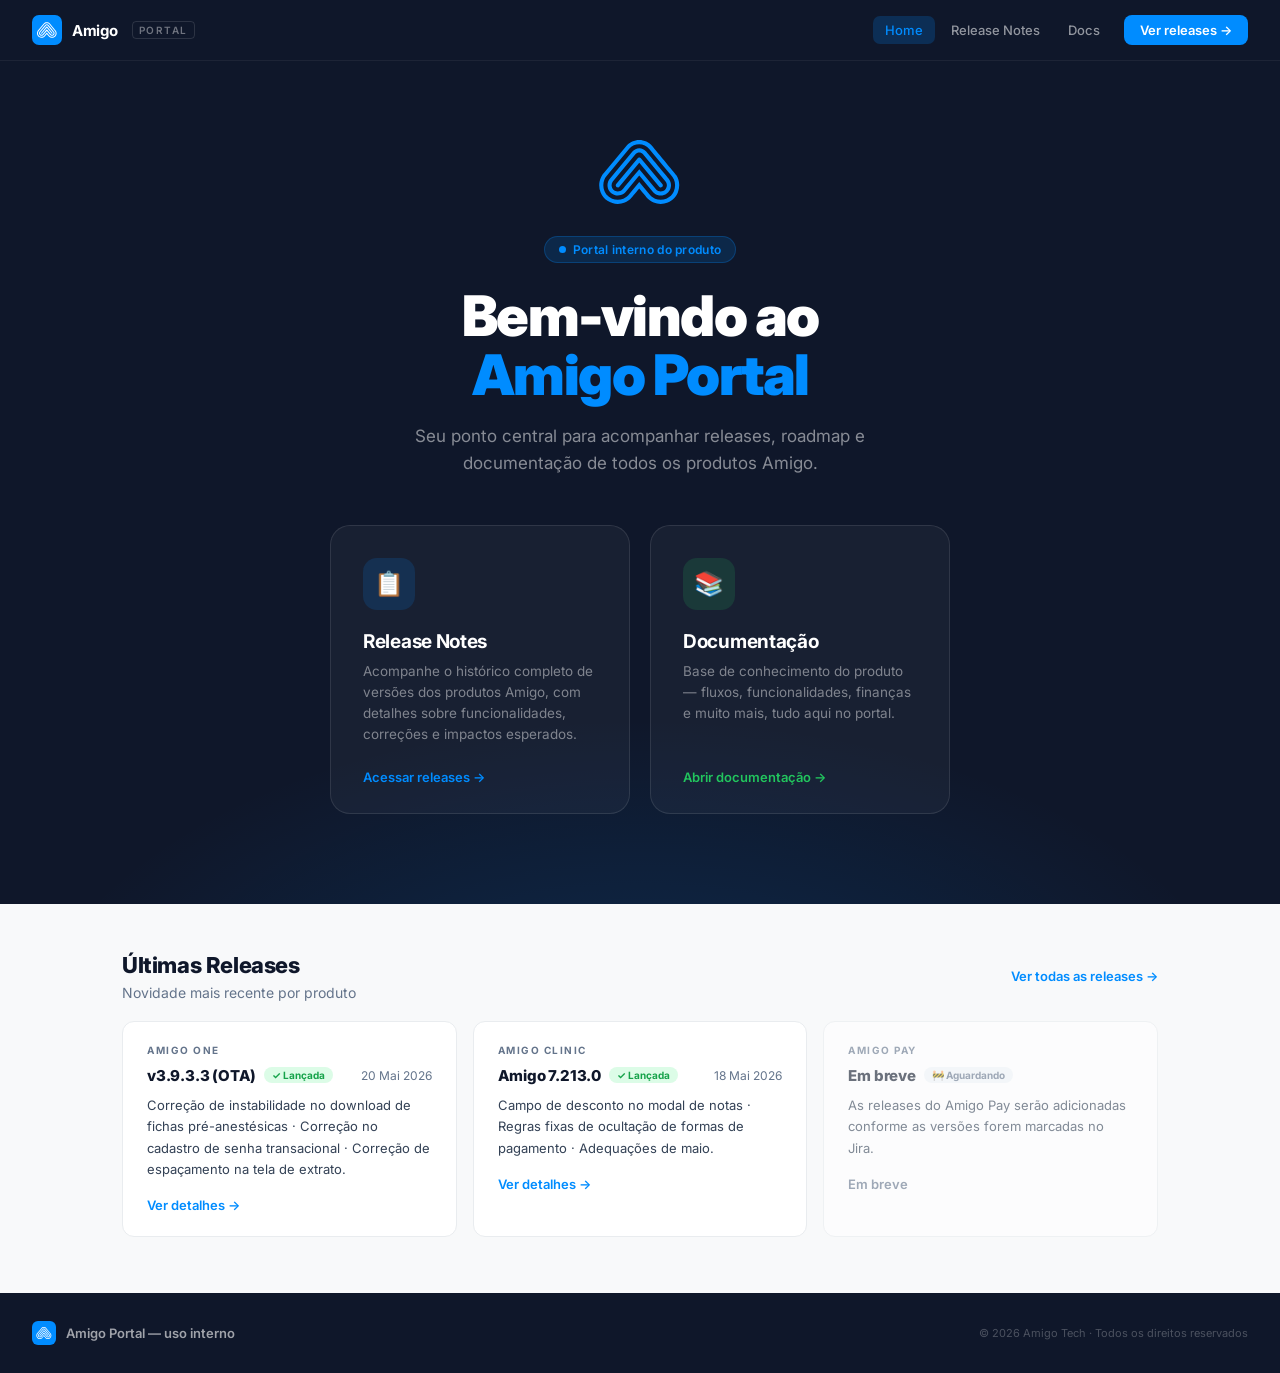
==== commit 2e203159: "Add files via upload" ====
--- a/index.html
+++ b/index.html
@@ -1,449 +1,500 @@
 <!DOCTYPE html>
 <html lang="pt-BR">
 <head>
-  <meta charset="UTF-8" />
-  <meta name="viewport" content="width=device-width, initial-scale=1.0" />
-  <title>Amigo One — Portal Interno</title>
-  <link rel="stylesheet" href="style.css" />
-  <link rel="preconnect" href="https://fonts.googleapis.com" />
-  <link rel="preconnect" href="https://fonts.gstatic.com" crossorigin />
-  <link href="https://fonts.googleapis.com/css2?family=Syne:wght@400;600;700;800&family=DM+Sans:ital,wght@0,300;0,400;0,500;1,300&display=swap" rel="stylesheet" />
+<meta charset="UTF-8">
+<meta name="viewport" content="width=device-width, initial-scale=1.0">
+<title>Amigo – Portal de Releases</title>
+<link href="https://fonts.googleapis.com/css2?family=Inter:wght@400;500;600;700;800;900&display=swap" rel="stylesheet">
+<style>
+  :root {
+    --brand:       #008CFF;
+    --brand-dark:  #0070CC;
+    --brand-50:    #E6F4FF;
+    --brand-100:   #CCE9FF;
+    --bg:          #F8F9FA;
+    --surface:     #FFFFFF;
+    --sidebar-bg:  #0F172A;
+    --sidebar-2:   #1E293B;
+    --border:      #E9ECEF;
+    --text:        #0F172A;
+    --text-2:      #334155;
+    --text-3:      #64748B;
+    --success:     #22C55E;
+    --radius:      12px;
+    --radius-sm:   8px;
+    --radius-lg:   20px;
+  }
+  * { box-sizing: border-box; margin: 0; padding: 0; }
+  html { scroll-behavior: smooth; }
+  body {
+    font-family: 'Inter', -apple-system, sans-serif;
+    -webkit-font-smoothing: antialiased;
+    background: var(--bg);
+    color: var(--text);
+    min-height: 100vh;
+  }
+
+  /* ── NAV ── */
+  .nav {
+    position: sticky; top: 0; z-index: 100;
+    background: var(--sidebar-bg);
+    display: flex; align-items: center; justify-content: space-between;
+    padding: 0 32px;
+    height: 60px;
+    box-shadow: 0 1px 0 rgba(255,255,255,.06);
+  }
+  .nav-logo {
+    display: flex; align-items: center; gap: 10px;
+    text-decoration: none;
+  }
+  .logo-icon {
+    width: 30px; height: 30px;
+    background: var(--brand);
+    border-radius: 7px;
+    display: flex; align-items: center; justify-content: center;
+    font-size: 15px; flex-shrink: 0;
+  }
+  .logo-name { font-size: 15px; font-weight: 700; color: #fff; letter-spacing: -.3px; }
+  .logo-badge {
+    font-size: 10px; font-weight: 600;
+    color: rgba(255,255,255,.4);
+    letter-spacing: 1.5px; text-transform: uppercase;
+    border: 1px solid rgba(255,255,255,.12);
+    border-radius: 4px; padding: 2px 6px;
+    margin-left: 4px;
+  }
+  .nav-links {
+    display: flex; gap: 4px; align-items: center;
+  }
+  .nav-link {
+    color: rgba(255,255,255,.55);
+    font-size: 13px; font-weight: 500;
+    text-decoration: none;
+    padding: 6px 12px;
+    border-radius: 7px;
+    transition: background .15s, color .15s;
+  }
+  .nav-link:hover { background: rgba(255,255,255,.08); color: #fff; }
+  .nav-link.active { background: rgba(0,140,255,.2); color: var(--brand); }
+  .nav-cta {
+    background: var(--brand);
+    color: #fff; font-size: 13px; font-weight: 600;
+    text-decoration: none;
+    padding: 7px 16px;
+    border-radius: 8px;
+    transition: background .15s;
+    margin-left: 8px;
+  }
+  .nav-cta:hover { background: var(--brand-dark); }
+
+  /* ── HERO ── */
+  .hero {
+    background: var(--sidebar-bg);
+    padding: 80px 32px 90px;
+    text-align: center;
+    position: relative;
+    overflow: hidden;
+  }
+  .hero::before {
+    content: '';
+    position: absolute; inset: 0;
+    background: radial-gradient(ellipse 70% 60% at 50% 120%, rgba(0,140,255,.18) 0%, transparent 70%);
+    pointer-events: none;
+  }
+  .hero-eyebrow {
+    display: inline-flex; align-items: center; gap: 7px;
+    background: rgba(0,140,255,.15);
+    border: 1px solid rgba(0,140,255,.25);
+    border-radius: 100px;
+    padding: 5px 14px;
+    font-size: 12px; font-weight: 600;
+    color: var(--brand);
+    margin-bottom: 24px;
+    letter-spacing: .3px;
+  }
+  .hero-dot {
+    width: 7px; height: 7px; border-radius: 50%;
+    background: var(--brand);
+    animation: blink 2s ease-in-out infinite;
+  }
+  @keyframes blink { 0%,100% { opacity: 1; } 50% { opacity: .35; } }
+  .hero h1 {
+    font-size: clamp(32px,5vw,56px);
+    font-weight: 900;
+    color: #fff;
+    letter-spacing: -1.5px;
+    line-height: 1.05;
+    margin-bottom: 18px;
+  }
+  .hero h1 span { color: var(--brand); }
+  .hero-sub {
+    font-size: 17px; font-weight: 400;
+    color: rgba(255,255,255,.5);
+    max-width: 520px;
+    margin: 0 auto 48px;
+    line-height: 1.6;
+  }
+
+  /* ── ENTRY CARDS ── */
+  .entry-cards {
+    display: flex; gap: 20px;
+    justify-content: center;
+    flex-wrap: wrap;
+    position: relative; z-index: 1;
+  }
+  .entry-card {
+    background: rgba(255,255,255,.04);
+    border: 1px solid rgba(255,255,255,.10);
+    border-radius: var(--radius-lg);
+    padding: 32px 32px 28px;
+    width: 300px;
+    text-align: left;
+    text-decoration: none;
+    color: inherit;
+    cursor: pointer;
+    transition: background .2s, border-color .2s, transform .2s, box-shadow .2s;
+    display: flex; flex-direction: column;
+    position: relative; overflow: hidden;
+  }
+  .entry-card::before {
+    content: '';
+    position: absolute; top: 0; left: 0; right: 0;
+    height: 2px;
+    background: var(--card-accent, var(--brand));
+    opacity: 0;
+    transition: opacity .2s;
+  }
+  .entry-card:hover {
+    background: rgba(255,255,255,.08);
+    border-color: rgba(255,255,255,.18);
+    transform: translateY(-4px);
+    box-shadow: 0 20px 50px -10px rgba(0,0,0,.4);
+  }
+  .entry-card:hover::before { opacity: 1; }
+  .entry-icon {
+    width: 52px; height: 52px;
+    border-radius: 14px;
+    display: flex; align-items: center; justify-content: center;
+    font-size: 24px;
+    margin-bottom: 20px;
+    flex-shrink: 0;
+  }
+  .entry-card h2 {
+    font-size: 19px; font-weight: 700;
+    color: #fff; margin-bottom: 8px;
+    letter-spacing: -.3px;
+  }
+  .entry-card p {
+    font-size: 13.5px; color: rgba(255,255,255,.45);
+    line-height: 1.55; flex: 1;
+  }
+  .entry-cta {
+    display: inline-flex; align-items: center; gap: 6px;
+    margin-top: 24px;
+    font-size: 13px; font-weight: 600;
+    color: var(--card-accent, var(--brand));
+    transition: gap .15s;
+  }
+  .entry-card:hover .entry-cta { gap: 10px; }
+
+  /* ── SECTION WRAPPER ── */
+  .section { padding: 64px 32px; max-width: 1100px; margin: 0 auto; }
+  .section-header { margin-bottom: 32px; }
+  .section-title {
+    font-size: 22px; font-weight: 800;
+    color: var(--text); letter-spacing: -.4px;
+    margin-bottom: 6px;
+  }
+  .section-desc { font-size: 14px; color: var(--text-3); }
+
+  /* ── QUICK ACCESS ── */
+  .quick-grid {
+    display: grid;
+    grid-template-columns: repeat(auto-fill, minmax(220px, 1fr));
+    gap: 14px;
+  }
+  .quick-card {
+    background: var(--surface);
+    border: 1px solid var(--border);
+    border-radius: var(--radius);
+    padding: 18px 18px 16px;
+    text-decoration: none;
+    color: inherit;
+    transition: border-color .15s, box-shadow .15s, transform .15s;
+    display: flex; flex-direction: column;
+    position: relative; overflow: hidden;
+  }
+  .quick-card::after {
+    content: '';
+    position: absolute;
+    left: 0; top: 0; bottom: 0;
+    width: 3px;
+    background: var(--qc-color, var(--brand));
+    border-radius: 3px 0 0 3px;
+    opacity: 0;
+    transition: opacity .15s;
+  }
+  .quick-card:hover {
+    border-color: var(--qc-color, var(--brand));
+    box-shadow: 0 4px 20px rgba(0,0,0,.06);
+    transform: translateY(-2px);
+  }
+  .quick-card:hover::after { opacity: 1; }
+  .qc-icon {
+    font-size: 22px;
+    margin-bottom: 10px;
+    display: block;
+  }
+  .qc-name {
+    font-size: 13.5px; font-weight: 700;
+    color: var(--text); margin-bottom: 4px;
+  }
+  .qc-desc {
+    font-size: 11.5px; color: var(--text-3);
+    line-height: 1.5;
+  }
+  .qc-arrow {
+    margin-top: auto; padding-top: 12px;
+    font-size: 11px; font-weight: 600;
+    color: var(--qc-color, var(--brand));
+    display: flex; align-items: center; gap: 4px;
+    opacity: 0;
+    transform: translateX(-4px);
+    transition: opacity .15s, transform .15s;
+  }
+  .quick-card:hover .qc-arrow { opacity: 1; transform: translateX(0); }
+
+  /* ── RELEASE PREVIEW ── */
+  .releases-strip {
+    display: flex; gap: 12px; flex-wrap: wrap;
+  }
+  .release-chip {
+    display: flex; align-items: center; gap: 8px;
+    background: var(--surface);
+    border: 1px solid var(--border);
+    border-radius: 100px;
+    padding: 7px 14px 7px 10px;
+    text-decoration: none;
+    color: inherit;
+    font-size: 13px; font-weight: 500;
+    transition: border-color .15s, box-shadow .15s;
+  }
+  .release-chip:hover {
+    border-color: var(--brand);
+    box-shadow: 0 2px 12px rgba(0,140,255,.12);
+  }
+  .chip-dot {
+    width: 8px; height: 8px; border-radius: 50%;
+    flex-shrink: 0;
+  }
+  .chip-dot.released { background: var(--success); }
+  .chip-dot.upcoming { background: var(--brand); opacity: .5; }
+
+  /* ── DIVIDER ── */
+  .divider {
+    height: 1px; background: var(--border);
+    margin: 0 32px;
+  }
+
+  /* ── FOOTER ── */
+  footer {
+    background: var(--sidebar-bg);
+    padding: 28px 32px;
+    display: flex; align-items: center; justify-content: space-between;
+    flex-wrap: wrap; gap: 12px;
+  }
+  .footer-left { display: flex; align-items: center; gap: 10px; }
+  .footer-logo { width: 24px; height: 24px; background: var(--brand); border-radius: 6px; display: flex; align-items: center; justify-content: center; font-size: 12px; }
+  .footer-name { font-size: 13px; font-weight: 600; color: rgba(255,255,255,.6); }
+  .footer-right { font-size: 11px; color: rgba(255,255,255,.25); }
+
+  /* ── ANIMATIONS ── */
+  @keyframes fadeUp {
+    from { opacity: 0; transform: translateY(20px); }
+    to   { opacity: 1; transform: translateY(0); }
+  }
+  .anim { animation: fadeUp .55s ease both; }
+  .anim-d1 { animation-delay: .05s; }
+  .anim-d2 { animation-delay: .12s; }
+  .anim-d3 { animation-delay: .20s; }
+  .anim-d4 { animation-delay: .28s; }
+</style>
 </head>
 <body>
 
-  <!-- SIDEBAR -->
-  <aside class="sidebar" id="sidebar">
-    <div class="sidebar-logo">
-      <span class="logo-icon">A1</span>
-      <span class="logo-text">Amigo One</span>
+<!-- NAV -->
+<nav class="nav">
+  <a class="nav-logo" href="index.html">
+    <div class="logo-icon">
+      <svg width="20" height="16" viewBox="0 0 51 40" fill="none" xmlns="http://www.w3.org/2000/svg">
+        <path d="M26.0222 11.3661C25.9017 11.2228 25.7514 11.1076 25.5816 11.0286C25.4119 10.9496 25.227 10.9086 25.0398 10.9086C24.8526 10.9086 24.6676 10.9496 24.4979 11.0286C24.3282 11.1076 24.1778 11.2228 24.0574 11.3661L10.6332 27.5009C10.4135 27.7651 10.3068 28.1052 10.3363 28.4476C10.3659 28.7899 10.5292 29.1068 10.791 29.3295C10.9196 29.4386 11.0686 29.5211 11.2294 29.5722C11.3901 29.6234 11.5594 29.6421 11.7274 29.6275C11.8954 29.6128 12.0589 29.565 12.2084 29.4867C12.3578 29.4085 12.4902 29.3015 12.598 29.1717L25.0398 14.2202L37.4815 29.1717C37.6015 29.3157 37.7518 29.4314 37.9216 29.5107C38.0914 29.59 38.2765 29.631 38.4639 29.6307C38.7148 29.6347 38.9615 29.5654 39.1736 29.4314C39.3858 29.2974 39.5543 29.1045 39.6586 28.8763C39.7628 28.648 39.7982 28.3943 39.7606 28.1462C39.7229 27.8981 39.6137 27.6664 39.4463 27.4794L26.0222 11.3661ZM29.3639 7.21408C28.839 6.58149 28.1816 6.07185 27.4382 5.72118C26.6947 5.37052 25.8833 5.18737 25.0613 5.18467C24.2385 5.18726 23.4265 5.3711 22.6829 5.72309C21.9392 6.07508 21.2822 6.58658 20.7587 7.22124L6.88275 23.8652C5.77833 25.0738 5.16684 26.6525 5.16887 28.2897C5.17285 29.6406 5.60063 30.9562 6.39193 32.0511C7.18323 33.146 8.29816 33.965 9.57959 34.3927C10.861 34.8203 12.2444 34.8351 13.5346 34.4349C14.8249 34.0348 15.9571 33.2398 16.7716 32.162L25.0254 22.2517L33.2004 32.0688C33.9989 33.1762 35.1281 34.0018 36.4254 34.427C37.7228 34.8521 39.1216 34.8549 40.4207 34.4349C41.7197 34.0149 42.8522 33.1938 43.6551 32.0896C44.458 30.9854 44.8901 29.655 44.8892 28.2897C44.8928 26.8716 44.4319 25.4913 43.5769 24.36C43.5338 24.2668 29.3639 7.21408 29.3639 7.21408ZM41.1889 31.0577C40.8309 31.4192 40.4048 31.706 39.9352 31.9018C39.4656 32.0976 38.9619 32.1985 38.4532 32.1985C37.9444 32.1985 37.4407 32.0976 36.9712 31.9018C36.5016 31.706 36.0755 31.4192 35.7174 31.0577L25.0398 18.2072C25.0398 18.2072 14.4123 30.9932 14.3478 31.0577C13.9903 31.4189 13.5649 31.7057 13.0959 31.9014C12.6269 32.0971 12.1238 32.1978 11.6156 32.1978C11.1074 32.1978 10.6043 32.0971 10.1354 31.9014C9.66639 31.7057 9.24088 31.4189 8.88345 31.0577C8.22862 30.3923 7.83108 29.5162 7.76149 28.5852C7.6919 27.6543 7.95479 26.7288 8.50341 25.9735V25.9304L22.659 8.8921C22.9479 8.5331 23.3161 8.24591 23.7347 8.05308C24.1361 7.87304 24.5712 7.78017 25.0111 7.78058C25.4618 7.77736 25.9075 7.87484 26.3156 8.0659C26.7238 8.25696 27.0842 8.53678 27.3704 8.88492L41.2248 25.6006C41.923 26.3414 42.3064 27.3243 42.2943 28.3422C42.2823 29.3601 41.8757 30.3336 41.1602 31.0577H41.1889ZM48.1233 21.886C48.0803 21.7784 33.2506 3.87238 33.2506 3.87238C32.2258 2.63192 30.9339 1.63909 29.4715 0.968107C28.075 0.33332 26.5594 0.00329513 25.0254 1.43252e-05C24.2635 -0.00124499 23.5037 0.0805281 22.7594 0.243848C22.0199 0.409348 21.299 0.649618 20.6081 0.96095C19.1464 1.63633 17.8549 2.63127 16.829 3.87238L3.29724 20.1147C1.70476 21.7619 0.629465 23.8394 0.204037 26.0907C-0.221391 28.3419 0.0216566 30.6685 0.903238 32.7833C1.78482 34.898 3.26632 36.7083 5.16488 37.9907C7.06345 39.2732 9.29599 39.9717 11.5869 40C13.1053 40.0035 14.6095 39.7076 16.0135 39.1293C17.4175 38.551 18.6936 37.7015 19.7691 36.6296C19.9196 36.5005 25.0111 30.3191 25.0111 30.3191C25.0111 30.3191 30.2173 36.5794 30.2962 36.6368C31.3645 37.7058 32.6334 38.5532 34.0302 39.1304C35.4269 39.7075 36.924 40.003 38.4353 40C39.9646 39.9915 41.4773 39.6819 42.887 39.0888C44.2967 38.4958 45.5758 37.6308 46.6512 36.5434C47.7266 35.456 48.5773 34.1674 49.1547 32.7513C49.7321 31.3351 50.025 29.8191 50.0165 28.2897C50.0519 26.0133 49.3942 23.7798 48.1305 21.886H48.1233ZM46.7393 31.8393C46.5164 32.3808 46.2376 32.8976 45.9074 33.3811C45.2663 34.3569 44.4375 35.1954 43.4693 35.848C42.9899 36.1786 42.4781 36.4597 41.9419 36.687C40.8321 37.1602 39.6381 37.4041 38.4317 37.4041C37.2252 37.4041 36.0312 37.1602 34.9214 36.687C34.3852 36.4597 33.8734 36.1786 33.394 35.848C32.9123 35.5214 32.4632 35.1492 32.053 34.7365L30.3392 32.6855L25.0183 26.2746L18.0265 34.6719L17.9692 34.7365C17.5615 35.1491 17.1147 35.5214 16.6353 35.848C16.1544 36.1803 15.6401 36.4615 15.1008 36.687C13.9922 37.16 12.7994 37.4038 11.5941 37.4038C10.3889 37.4038 9.19604 37.16 8.08748 36.687C7.54811 36.4615 7.03378 36.1803 6.55287 35.848C6.07483 35.5195 5.62832 35.1474 5.21907 34.7365C4.80838 34.3211 4.43858 33.8672 4.11475 33.3811C3.78998 32.8943 3.51146 32.3781 3.28288 31.8393C2.34852 29.5676 2.34852 27.019 3.28288 24.7472C3.51143 24.2062 3.78994 23.6876 4.11475 23.1983L4.27249 22.9688L4.37289 22.8613L18.758 5.54322C19.534 4.59696 20.5148 3.83929 21.6264 3.32738C22.6907 2.85023 23.8447 2.60575 25.0111 2.61028C26.2073 2.60995 27.3888 2.87398 28.471 3.38349C29.5533 3.893 30.5095 4.63539 31.2714 5.55756L40.5937 16.8089L44.8103 21.886L45.7784 23.0548L45.8788 23.2055C46.209 23.6915 46.4878 24.2106 46.7106 24.7544C47.179 25.8779 47.4203 27.0832 47.4203 28.3004C47.4203 29.5177 47.179 30.723 46.7106 31.8465" fill="white"/>
+      </svg>
     </div>
-    <nav class="sidebar-nav">
-      <a href="#home"    class="nav-item active" data-section="home">
-        <svg width="18" height="18" fill="none" stroke="currentColor" stroke-width="1.8" viewBox="0 0 24 24"><path d="M3 9.5L12 3l9 6.5V20a1 1 0 01-1 1H4a1 1 0 01-1-1V9.5z"/></svg>
-        Início
-      </a>
-      <a href="#docs"    class="nav-item" data-section="docs">
-        <svg width="18" height="18" fill="none" stroke="currentColor" stroke-width="1.8" viewBox="0 0 24 24"><path d="M14 2H6a2 2 0 00-2 2v16a2 2 0 002 2h12a2 2 0 002-2V8z"/><polyline points="14,2 14,8 20,8"/></svg>
-        Documentação
-      </a>
-      <a href="#roadmap" class="nav-item" data-section="roadmap">
-        <svg width="18" height="18" fill="none" stroke="currentColor" stroke-width="1.8" viewBox="0 0 24 24"><rect x="3" y="4" width="18" height="18" rx="2"/><line x1="16" y1="2" x2="16" y2="6"/><line x1="8" y1="2" x2="8" y2="6"/><line x1="3" y1="10" x2="21" y2="10"/></svg>
-        Roadmap
-      </a>
-      <a href="#releases" class="nav-item" data-section="releases">
-        <svg width="18" height="18" fill="none" stroke="currentColor" stroke-width="1.8" viewBox="0 0 24 24"><polygon points="13,2 3,14 12,14 11,22 21,10 12,10"/></svg>
-        Releases
-      </a>
-      <a href="#dashboard" class="nav-item" data-section="dashboard">
-        <svg width="18" height="18" fill="none" stroke="currentColor" stroke-width="1.8" viewBox="0 0 24 24"><rect x="3" y="3" width="7" height="7"/><rect x="14" y="3" width="7" height="7"/><rect x="14" y="14" width="7" height="7"/><rect x="3" y="14" width="7" height="7"/></svg>
-        Dashboard
-      </a>
-    </nav>
-    <div class="sidebar-footer">
-      <span class="jira-status" id="jiraStatus">
-        <span class="dot"></span> Jira conectado
-      </span>
+    <span class="logo-name">Amigo</span>
+    <span class="logo-badge">Portal</span>
+  </a>
+  <div class="nav-links">
+    <a class="nav-link active" href="index.html">Home</a>
+    <a class="nav-link" href="amigo-release-portal.html">Release Notes</a>
+    <a class="nav-link" href="amigo-portal-docs.html">Docs</a>
+    <a class="nav-cta" href="amigo-release-portal.html">Ver releases →</a>
+  </div>
+</nav>
+
+<!-- HERO -->
+<section class="hero">
+  <!-- Logo marca no hero -->
+  <div class="anim anim-d1" style="margin-bottom:28px;">
+    <svg width="82" height="64" viewBox="0 0 51 40" fill="none" xmlns="http://www.w3.org/2000/svg">
+      <path d="M26.0222 11.3661C25.9017 11.2228 25.7514 11.1076 25.5816 11.0286C25.4119 10.9496 25.227 10.9086 25.0398 10.9086C24.8526 10.9086 24.6676 10.9496 24.4979 11.0286C24.3282 11.1076 24.1778 11.2228 24.0574 11.3661L10.6332 27.5009C10.4135 27.7651 10.3068 28.1052 10.3363 28.4476C10.3659 28.7899 10.5292 29.1068 10.791 29.3295C10.9196 29.4386 11.0686 29.5211 11.2294 29.5722C11.3901 29.6234 11.5594 29.6421 11.7274 29.6275C11.8954 29.6128 12.0589 29.565 12.2084 29.4867C12.3578 29.4085 12.4902 29.3015 12.598 29.1717L25.0398 14.2202L37.4815 29.1717C37.6015 29.3157 37.7518 29.4314 37.9216 29.5107C38.0914 29.59 38.2765 29.631 38.4639 29.6307C38.7148 29.6347 38.9615 29.5654 39.1736 29.4314C39.3858 29.2974 39.5543 29.1045 39.6586 28.8763C39.7628 28.648 39.7982 28.3943 39.7606 28.1462C39.7229 27.8981 39.6137 27.6664 39.4463 27.4794L26.0222 11.3661ZM29.3639 7.21408C28.839 6.58149 28.1816 6.07185 27.4382 5.72118C26.6947 5.37052 25.8833 5.18737 25.0613 5.18467C24.2385 5.18726 23.4265 5.3711 22.6829 5.72309C21.9392 6.07508 21.2822 6.58658 20.7587 7.22124L6.88275 23.8652C5.77833 25.0738 5.16684 26.6525 5.16887 28.2897C5.17285 29.6406 5.60063 30.9562 6.39193 32.0511C7.18323 33.146 8.29816 33.965 9.57959 34.3927C10.861 34.8203 12.2444 34.8351 13.5346 34.4349C14.8249 34.0348 15.9571 33.2398 16.7716 32.162L25.0254 22.2517L33.2004 32.0688C33.9989 33.1762 35.1281 34.0018 36.4254 34.427C37.7228 34.8521 39.1216 34.8549 40.4207 34.4349C41.7197 34.0149 42.8522 33.1938 43.6551 32.0896C44.458 30.9854 44.8901 29.655 44.8892 28.2897C44.8928 26.8716 44.4319 25.4913 43.5769 24.36C43.5338 24.2668 29.3639 7.21408 29.3639 7.21408ZM41.1889 31.0577C40.8309 31.4192 40.4048 31.706 39.9352 31.9018C39.4656 32.0976 38.9619 32.1985 38.4532 32.1985C37.9444 32.1985 37.4407 32.0976 36.9712 31.9018C36.5016 31.706 36.0755 31.4192 35.7174 31.0577L25.0398 18.2072C25.0398 18.2072 14.4123 30.9932 14.3478 31.0577C13.9903 31.4189 13.5649 31.7057 13.0959 31.9014C12.6269 32.0971 12.1238 32.1978 11.6156 32.1978C11.1074 32.1978 10.6043 32.0971 10.1354 31.9014C9.66639 31.7057 9.24088 31.4189 8.88345 31.0577C8.22862 30.3923 7.83108 29.5162 7.76149 28.5852C7.6919 27.6543 7.95479 26.7288 8.50341 25.9735V25.9304L22.659 8.8921C22.9479 8.5331 23.3161 8.24591 23.7347 8.05308C24.1361 7.87304 24.5712 7.78017 25.0111 7.78058C25.4618 7.77736 25.9075 7.87484 26.3156 8.0659C26.7238 8.25696 27.0842 8.53678 27.3704 8.88492L41.2248 25.6006C41.923 26.3414 42.3064 27.3243 42.2943 28.3422C42.2823 29.3601 41.8757 30.3336 41.1602 31.0577H41.1889ZM48.1233 21.886C48.0803 21.7784 33.2506 3.87238 33.2506 3.87238C32.2258 2.63192 30.9339 1.63909 29.4715 0.968107C28.075 0.33332 26.5594 0.00329513 25.0254 1.43252e-05C24.2635 -0.00124499 23.5037 0.0805281 22.7594 0.243848C22.0199 0.409348 21.299 0.649618 20.6081 0.96095C19.1464 1.63633 17.8549 2.63127 16.829 3.87238L3.29724 20.1147C1.70476 21.7619 0.629465 23.8394 0.204037 26.0907C-0.221391 28.3419 0.0216566 30.6685 0.903238 32.7833C1.78482 34.898 3.26632 36.7083 5.16488 37.9907C7.06345 39.2732 9.29599 39.9717 11.5869 40C13.1053 40.0035 14.6095 39.7076 16.0135 39.1293C17.4175 38.551 18.6936 37.7015 19.7691 36.6296C19.9196 36.5005 25.0111 30.3191 25.0111 30.3191C25.0111 30.3191 30.2173 36.5794 30.2962 36.6368C31.3645 37.7058 32.6334 38.5532 34.0302 39.1304C35.4269 39.7075 36.924 40.003 38.4353 40C39.9646 39.9915 41.4773 39.6819 42.887 39.0888C44.2967 38.4958 45.5758 37.6308 46.6512 36.5434C47.7266 35.456 48.5773 34.1674 49.1547 32.7513C49.7321 31.3351 50.025 29.8191 50.0165 28.2897C50.0519 26.0133 49.3942 23.7798 48.1305 21.886H48.1233ZM46.7393 31.8393C46.5164 32.3808 46.2376 32.8976 45.9074 33.3811C45.2663 34.3569 44.4375 35.1954 43.4693 35.848C42.9899 36.1786 42.4781 36.4597 41.9419 36.687C40.8321 37.1602 39.6381 37.4041 38.4317 37.4041C37.2252 37.4041 36.0312 37.1602 34.9214 36.687C34.3852 36.4597 33.8734 36.1786 33.394 35.848C32.9123 35.5214 32.4632 35.1492 32.053 34.7365L30.3392 32.6855L25.0183 26.2746L18.0265 34.6719L17.9692 34.7365C17.5615 35.1491 17.1147 35.5214 16.6353 35.848C16.1544 36.1803 15.6401 36.4615 15.1008 36.687C13.9922 37.16 12.7994 37.4038 11.5941 37.4038C10.3889 37.4038 9.19604 37.16 8.08748 36.687C7.54811 36.4615 7.03378 36.1803 6.55287 35.848C6.07483 35.5195 5.62832 35.1474 5.21907 34.7365C4.80838 34.3211 4.43858 33.8672 4.11475 33.3811C3.78998 32.8943 3.51146 32.3781 3.28288 31.8393C2.34852 29.5676 2.34852 27.019 3.28288 24.7472C3.51143 24.2062 3.78994 23.6876 4.11475 23.1983L4.27249 22.9688L4.37289 22.8613L18.758 5.54322C19.534 4.59696 20.5148 3.83929 21.6264 3.32738C22.6907 2.85023 23.8447 2.60575 25.0111 2.61028C26.2073 2.60995 27.3888 2.87398 28.471 3.38349C29.5533 3.893 30.5095 4.63539 31.2714 5.55756L40.5937 16.8089L44.8103 21.886L45.7784 23.0548L45.8788 23.2055C46.209 23.6915 46.4878 24.2106 46.7106 24.7544C47.179 25.8779 47.4203 27.0832 47.4203 28.3004C47.4203 29.5177 47.179 30.723 46.7106 31.8465" fill="#008CFF"/>
+    </svg>
+  </div>
+  <div class="hero-eyebrow anim anim-d2">
+    <span class="hero-dot"></span>
+    Portal interno do produto
+  </div>
+  <h1 class="anim anim-d3">Bem-vindo ao<br><span>Amigo Portal</span></h1>
+  <p class="hero-sub anim anim-d4">Seu ponto central para acompanhar releases, roadmap e documentação de todos os produtos Amigo.</p>
+
+  <div class="entry-cards anim" style="animation-delay:.34s;">
+    <!-- Release Notes -->
+    <a class="entry-card" href="amigo-release-portal.html" style="--card-accent: #008CFF;">
+      <div class="entry-icon" style="background: rgba(0,140,255,.15);">📋</div>
+      <h2>Release Notes</h2>
+      <p>Acompanhe o histórico completo de versões dos produtos Amigo, com detalhes sobre funcionalidades, correções e impactos esperados.</p>
+      <span class="entry-cta">Acessar releases →</span>
+    </a>
+
+    <!-- Documentação -->
+    <a class="entry-card" href="amigo-portal-docs.html" style="--card-accent: #22C55E;">
+      <div class="entry-icon" style="background: rgba(34,197,94,.15);">📚</div>
+      <h2>Documentação</h2>
+      <p>Base de conhecimento do produto — fluxos, funcionalidades, finanças e muito mais, tudo aqui no portal.</p>
+      <span class="entry-cta" style="color: #22C55E;">Abrir documentação →</span>
+    </a>
+
+  </div>
+</section>
+
+<!-- DOCUMENTATION COLLECTIONS — oculto até ser configurado -->
+<div class="section" id="docs-section" style="display:none;">
+  <div class="section-header" style="display:flex; align-items:flex-start; justify-content:space-between; flex-wrap:wrap; gap:12px;">
+    <div>
+      <div class="section-title">Documentação Amigo</div>
+      <div class="section-desc">Bases de conhecimento do produto no Outline. Clique para acessar cada área.</div>
     </div>
-  </aside>
-
-  <!-- MAIN -->
-  <main class="main">
-
-    <!-- HOME -->
-    <section class="section active" id="home">
-      <div class="hero">
-        <div class="hero-badge">Portal Interno</div>
-        <h1 class="hero-title">Amigo <em>One</em></h1>
-        <p class="hero-sub">Documentação, roadmap e métricas do produto — tudo em um lugar só, sincronizado com o Jira automaticamente.</p>
-        <div class="hero-cards">
-          <div class="hcard" onclick="goTo('docs')">
-            <div class="hcard-icon docs-icon">
-              <svg width="22" height="22" fill="none" stroke="currentColor" stroke-width="1.8" viewBox="0 0 24 24"><path d="M14 2H6a2 2 0 00-2 2v16a2 2 0 002 2h12a2 2 0 002-2V8z"/><polyline points="14,2 14,8 20,8"/></svg>
-            </div>
-            <h3>Documentação</h3>
-            <p>Atualizada automaticamente a cada release via agente IA + Jira.</p>
-            <span class="hcard-arrow">→</span>
-          </div>
-          <div class="hcard" onclick="goTo('roadmap')">
-            <div class="hcard-icon roadmap-icon">
-              <svg width="22" height="22" fill="none" stroke="currentColor" stroke-width="1.8" viewBox="0 0 24 24"><rect x="3" y="4" width="18" height="18" rx="2"/><line x1="16" y1="2" x2="16" y2="6"/><line x1="8" y1="2" x2="8" y2="6"/><line x1="3" y1="10" x2="21" y2="10"/></svg>
-            </div>
-            <h3>Roadmap</h3>
-            <p>Versões, datas e entregas previstas direto do Jira em tempo real.</p>
-            <span class="hcard-arrow">→</span>
-          </div>
-          <div class="hcard" onclick="goTo('dashboard')">
-            <div class="hcard-icon dash-icon">
-              <svg width="22" height="22" fill="none" stroke="currentColor" stroke-width="1.8" viewBox="0 0 24 24"><rect x="3" y="3" width="7" height="7"/><rect x="14" y="3" width="7" height="7"/><rect x="14" y="14" width="7" height="7"/><rect x="3" y="14" width="7" height="7"/></svg>
-            </div>
-            <h3>Dashboard</h3>
-            <p>Métricas de saúde do produto, velocidade e histórico de entregas.</p>
-            <span class="hcard-arrow">→</span>
-          </div>
-        </div>
+    <a href="https://outline.amigo.zone" target="_blank" style="font-size:13px; font-weight:600; color:var(--brand); text-decoration:none; white-space:nowrap;">Ver tudo no Outline →</a>
+  </div>
+  <div class="quick-grid">
+
+    <a class="quick-card" href="https://outline.amigo.zone/collection/amigo-flow-6pYgr6Tw3U" target="_blank" style="--qc-color: #42DED1;">
+      <span class="qc-icon">🌊</span>
+      <div class="qc-name">Amigo Flow</div>
+      <div class="qc-desc">Fluxos, processos e jornadas dos produtos Amigo.</div>
+      <div class="qc-arrow">Ver coleção →</div>
+    </a>
+
+    <a class="quick-card" href="https://outline.amigo.zone/collection/pay-hlLBnhPVjo" target="_blank" style="--qc-color: #00D084;">
+      <span class="qc-icon">💳</span>
+      <div class="qc-name">Pay</div>
+      <div class="qc-desc">Conta Bancária, Maquininha, Link de Pagamento e Dock.</div>
+      <div class="qc-arrow">Ver coleção →</div>
+    </a>
+
+    <a class="quick-card" href="https://outline.amigo.zone/collection/product-design-Q9ExkyiDzY" target="_blank" style="--qc-color: #0366D6;">
+      <span class="qc-icon">✨</span>
+      <div class="qc-name">Product Design</div>
+      <div class="qc-desc">Design system, padrões visuais e guias do produto.</div>
+      <div class="qc-arrow">Ver coleção →</div>
+    </a>
+
+    <a class="quick-card" href="https://outline.amigo.zone/collection/suporte-Ml40fjm3kA" target="_blank" style="--qc-color: #334155;">
+      <span class="qc-icon">🛟</span>
+      <div class="qc-name">Suporte</div>
+      <div class="qc-desc">Guias e referências do time de suporte Amigo.</div>
+      <div class="qc-arrow">Ver coleção →</div>
+    </a>
+
+    <a class="quick-card" href="https://outline.amigo.zone/collection/conexao-amigo-w39c3p8Alh" target="_blank" style="--qc-color: #0366D6;">
+      <span class="qc-icon">📡</span>
+      <div class="qc-name">Conexão Amigo</div>
+      <div class="qc-desc">Integrações e conexões externas do ecossistema Amigo.</div>
+      <div class="qc-arrow">Ver coleção →</div>
+    </a>
+
+    <a class="quick-card" href="https://outline.amigo.zone/collection/tech-fstvMWuteP" target="_blank" style="--qc-color: #008CFF;">
+      <span class="qc-icon">💻</span>
+      <div class="qc-name">Tech</div>
+      <div class="qc-desc">App, QA, deploys e referências técnicas dos times Amigo.</div>
+      <div class="qc-arrow">Ver coleção →</div>
+    </a>
+
+  </div>
+</div>
+
+<!-- divider oculto junto com docs section -->
+
+<!-- LATEST RELEASES -->
+<div class="section" style="padding-top: 48px; padding-bottom: 56px;">
+  <div class="section-header" style="display:flex; align-items:center; justify-content:space-between; margin-bottom: 20px;">
+    <div>
+      <div class="section-title">Últimas Releases</div>
+      <div class="section-desc">Novidade mais recente por produto</div>
+    </div>
+    <a href="amigo-release-portal.html" style="font-size:13px; font-weight:600; color:var(--brand); text-decoration:none;">Ver todas as releases →</a>
+  </div>
+  <div style="display:grid; grid-template-columns:repeat(3,1fr); gap:16px;">
+
+    <!-- Amigo One -->
+    <a href="amigo-release-portal.html?product=one" style="display:block; background:var(--surface); border:1px solid var(--border); border-radius:var(--radius); padding:22px 24px; text-decoration:none; color:inherit; transition:box-shadow .2s, border-color .2s;" onmouseover="this.style.boxShadow='0 4px 20px rgba(0,140,255,.1)';this.style.borderColor='var(--brand)'" onmouseout="this.style.boxShadow='';this.style.borderColor='var(--border)'">
+      <div style="font-size:10px; font-weight:700; letter-spacing:1.5px; text-transform:uppercase; color:var(--text-3); margin-bottom:10px;">Amigo One</div>
+      <div style="display:flex; align-items:center; gap:8px; margin-bottom:10px; flex-wrap:wrap;">
+        <span style="font-size:15px; font-weight:800; color:var(--text); letter-spacing:-.2px;">v3.9.3.3 (OTA)</span>
+        <span style="font-size:10px; font-weight:700; padding:2px 8px; border-radius:20px; background:#dcfce7; color:#16a34a;">✓ Lançada</span>
+        <span style="font-size:12px; color:var(--text-3); margin-left:auto;">20 Mai 2026</span>
       </div>
-    </section>
-
-    <!-- DOCUMENTAÇÃO -->
-    <section class="section" id="docs">
-      <div class="section-header">
-        <div>
-          <h2>Documentação</h2>
-          <p class="section-sub">Atualizada automaticamente quando uma release é finalizada no Jira.</p>
-        </div>
-        <div class="sync-badge">
-          <span class="dot green"></span> Sincronizado há 2h
-        </div>
+      <p style="font-size:13px; color:var(--text-2); line-height:1.65; margin-bottom:14px;">Correção de instabilidade no download de fichas pré-anestésicas · Correção no cadastro de senha transacional · Correção de espaçamento na tela de extrato.</p>
+      <span style="font-size:13px; font-weight:600; color:var(--brand);">Ver detalhes →</span>
+    </a>
+
+    <!-- Amigo Clinic -->
+    <a href="amigo-release-portal.html?product=clinic" style="display:block; background:var(--surface); border:1px solid var(--border); border-radius:var(--radius); padding:22px 24px; text-decoration:none; color:inherit; transition:box-shadow .2s, border-color .2s;" onmouseover="this.style.boxShadow='0 4px 20px rgba(0,140,255,.1)';this.style.borderColor='var(--brand)'" onmouseout="this.style.boxShadow='';this.style.borderColor='var(--border)'">
+      <div style="font-size:10px; font-weight:700; letter-spacing:1.5px; text-transform:uppercase; color:var(--text-3); margin-bottom:10px;">Amigo Clinic</div>
+      <div style="display:flex; align-items:center; gap:8px; margin-bottom:10px; flex-wrap:wrap;">
+        <span style="font-size:15px; font-weight:800; color:var(--text); letter-spacing:-.2px;">Amigo 7.213.0</span>
+        <span style="font-size:10px; font-weight:700; padding:2px 8px; border-radius:20px; background:#dcfce7; color:#16a34a;">✓ Lançada</span>
+        <span style="font-size:12px; color:var(--text-3); margin-left:auto;">18 Mai 2026</span>
       </div>
-
-      <div class="docs-layout">
-        <aside class="docs-sidebar">
-          <div class="docs-nav-group">
-            <span class="docs-nav-label">Visão Geral</span>
-            <a href="#" class="docs-nav-item active">Introdução</a>
-            <a href="#" class="docs-nav-item">Arquitetura</a>
-            <a href="#" class="docs-nav-item">Glossário</a>
-          </div>
-          <div class="docs-nav-group">
-            <span class="docs-nav-label">Funcionalidades</span>
-            <a href="#" class="docs-nav-item">Módulo de Pagamentos</a>
-            <a href="#" class="docs-nav-item">Gestão de Usuários</a>
-            <a href="#" class="docs-nav-item">Relatórios</a>
-            <a href="#" class="docs-nav-item">Integrações</a>
-          </div>
-          <div class="docs-nav-group">
-            <span class="docs-nav-label">Técnico</span>
-            <a href="#" class="docs-nav-item">API Reference</a>
-            <a href="#" class="docs-nav-item">Configuração</a>
-            <a href="#" class="docs-nav-item">Deploy</a>
-          </div>
-        </aside>
-
-        <div class="docs-content">
-          <div class="docs-breadcrumb">Visão Geral → Introdução</div>
-          <h3 class="docs-title">Introdução ao Amigo One</h3>
-          <div class="docs-meta">
-            <span>Atualizado em <strong>28/05/2025</strong></span>
-            <span>Release <strong>v2.4.0</strong></span>
-          </div>
-          <div class="docs-body">
-            <p>O <strong>Amigo One</strong> é a plataforma central de gestão financeira e relacionamento com clientes da Amigo. Este documento descreve sua arquitetura, funcionalidades principais e diretrizes de uso.</p>
-            <h4>O que é o Amigo One?</h4>
-            <p>Uma plataforma integrada que unifica o ciclo de vida completo do cliente — desde a aquisição até a fidelização — com módulos de pagamentos, relatórios e gestão de usuários.</p>
-            <h4>Principais funcionalidades</h4>
-            <ul>
-              <li>Processamento de pagamentos em tempo real</li>
-              <li>Dashboard analítico com KPIs customizáveis</li>
-              <li>Gestão completa de perfis de usuários</li>
-              <li>Integração com sistemas externos via API REST</li>
-              <li>Relatórios automáticos por período</li>
-            </ul>
-            <h4>Arquitetura geral</h4>
-            <p>A plataforma é construída em arquitetura de microserviços, com frontend em React, backend em Node.js e banco de dados PostgreSQL. A comunicação entre serviços é feita via mensageria assíncrona.</p>
-            <div class="docs-callout">
-              <strong>📌 Nota</strong> — Esta documentação é gerada automaticamente a partir das issues do Jira ao final de cada release. Para sugerir alterações, abra uma issue com a tag <code>docs</code>.
-            </div>
-          </div>
-        </div>
+      <p style="font-size:13px; color:var(--text-2); line-height:1.65; margin-bottom:14px;">Campo de desconto no modal de notas · Regras fixas de ocultação de formas de pagamento · Adequações de maio.</p>
+      <span style="font-size:13px; font-weight:600; color:var(--brand);">Ver detalhes →</span>
+    </a>
+
+    <!-- Amigo Pay -->
+    <div style="display:block; background:var(--surface); border:1px solid var(--border); border-radius:var(--radius); padding:22px 24px; opacity:.6;">
+      <div style="font-size:10px; font-weight:700; letter-spacing:1.5px; text-transform:uppercase; color:var(--text-3); margin-bottom:10px;">Amigo Pay</div>
+      <div style="display:flex; align-items:center; gap:8px; margin-bottom:10px;">
+        <span style="font-size:15px; font-weight:800; color:var(--text); letter-spacing:-.2px;">Em breve</span>
+        <span style="font-size:10px; font-weight:700; padding:2px 8px; border-radius:20px; background:#f1f5f9; color:#64748b;">🚧 Aguardando</span>
       </div>
-
-      <!-- CHAT IA -->
-      <div class="chat-section">
-        <div class="chat-header">
-          <div class="chat-header-left">
-            <div class="chat-avatar">A1</div>
-            <div>
-              <strong>Assistente do Amigo One</strong>
-              <span class="chat-powered">powered by Claude</span>
-            </div>
-          </div>
-          <button class="chat-toggle" id="chatToggle" onclick="toggleChat()">Abrir chat ↗</button>
-        </div>
-        <div class="chat-box" id="chatBox">
-          <div class="chat-messages" id="chatMessages">
-            <div class="msg bot">
-              <div class="msg-bubble">Olá! Sou o assistente do Amigo One. Posso responder dúvidas sobre funcionalidades, arquitetura, integrações e processos do produto. Como posso ajudar?</div>
-            </div>
-          </div>
-          <div class="chat-input-row">
-            <input type="text" id="chatInput" placeholder="Pergunte sobre o produto..." onkeydown="if(event.key==='Enter') sendChat()" />
-            <button onclick="sendChat()">
-              <svg width="16" height="16" fill="none" stroke="currentColor" stroke-width="2" viewBox="0 0 24 24"><line x1="22" y1="2" x2="11" y2="13"/><polygon points="22,2 15,22 11,13 2,9"/></svg>
-            </button>
-          </div>
-        </div>
-      </div>
-    </section>
-
-    <!-- ROADMAP -->
-    <section class="section" id="roadmap">
-      <div class="section-header">
-        <div>
-          <h2>Roadmap</h2>
-          <p class="section-sub">Versões e entregas planejadas, sincronizadas com o Jira.</p>
-        </div>
-        <div class="sync-badge">
-          <span class="dot green"></span> Jira · ao vivo
-        </div>
-      </div>
-
-      <div class="roadmap-timeline">
-
-        <div class="timeline-version current">
-          <div class="version-marker current-marker"></div>
-          <div class="version-card">
-            <div class="version-header">
-              <div>
-                <span class="version-tag current-tag">Em andamento</span>
-                <h3>v2.5.0</h3>
-              </div>
-              <div class="version-date">
-                <span class="date-label">Previsão</span>
-                <span class="date-val">15 Jun 2025</span>
-              </div>
-            </div>
-            <p class="version-desc">Novo módulo de relatórios avançados com exportação em PDF, melhorias na performance do módulo de pagamentos e refatoração do sistema de autenticação.</p>
-            <div class="version-items">
-              <div class="vitem done"><span class="vitem-dot done-dot"></span> Redesign da tela de pagamentos</div>
-              <div class="vitem done"><span class="vitem-dot done-dot"></span> API de relatórios v2</div>
-              <div class="vitem wip"><span class="vitem-dot wip-dot"></span> Exportação PDF (em progresso)</div>
-              <div class="vitem todo"><span class="vitem-dot todo-dot"></span> Refatoração de autenticação</div>
-              <div class="vitem todo"><span class="vitem-dot todo-dot"></span> Testes de carga</div>
-            </div>
-            <div class="version-progress">
-              <div class="progress-bar"><div class="progress-fill" style="width: 55%"></div></div>
-              <span>55% concluído</span>
-            </div>
-          </div>
-        </div>
-
-        <div class="timeline-version planned">
-          <div class="version-marker planned-marker"></div>
-          <div class="version-card planned-card">
-            <div class="version-header">
-              <div>
-                <span class="version-tag planned-tag">Planejado</span>
-                <h3>v2.6.0</h3>
-              </div>
-              <div class="version-date">
-                <span class="date-label">Previsão</span>
-                <span class="date-val">30 Jul 2025</span>
-              </div>
-            </div>
-            <p class="version-desc">Integração com plataformas externas de CRM, dashboard de analytics em tempo real e novo sistema de notificações.</p>
-            <div class="version-items">
-              <div class="vitem todo"><span class="vitem-dot todo-dot"></span> Integração CRM</div>
-              <div class="vitem todo"><span class="vitem-dot todo-dot"></span> Analytics em tempo real</div>
-              <div class="vitem todo"><span class="vitem-dot todo-dot"></span> Sistema de notificações</div>
-            </div>
-          </div>
-        </div>
-
-        <div class="timeline-version planned">
-          <div class="version-marker planned-marker"></div>
-          <div class="version-card planned-card">
-            <div class="version-header">
-              <div>
-                <span class="version-tag future-tag">Futuro</span>
-                <h3>v3.0.0</h3>
-              </div>
-              <div class="version-date">
-                <span class="date-label">Previsão</span>
-                <span class="date-val">Q4 2025</span>
-              </div>
-            </div>
-            <p class="version-desc">Refatoração completa da arquitetura, migração para microsserviços independentes e novo design system.</p>
-            <div class="version-items">
-              <div class="vitem todo"><span class="vitem-dot todo-dot"></span> Nova arquitetura de microsserviços</div>
-              <div class="vitem todo"><span class="vitem-dot todo-dot"></span> Novo design system</div>
-              <div class="vitem todo"><span class="vitem-dot todo-dot"></span> App mobile (iOS e Android)</div>
-            </div>
-          </div>
-        </div>
-
-        <div class="timeline-version done-version">
-          <div class="version-marker done-marker"></div>
-          <div class="version-card done-card">
-            <div class="version-header">
-              <div>
-                <span class="version-tag done-tag">Entregue</span>
-                <h3>v2.4.0</h3>
-              </div>
-              <div class="version-date">
-                <span class="date-label">Entregue em</span>
-                <span class="date-val">02 Mai 2025</span>
-              </div>
-            </div>
-            <p class="version-desc">Módulo de gestão de usuários com perfis avançados, controle de permissões por papel e auditoria de ações.</p>
-          </div>
-        </div>
-
-      </div>
-    </section>
-
-    <!-- RELEASES -->
-    <section class="section" id="releases">
-      <div class="section-header">
-        <div>
-          <h2>Release Notes</h2>
-          <p class="section-sub">Changelogs gerados automaticamente pelo agente a cada versão finalizada no Jira.</p>
-        </div>
-      </div>
-
-      <div class="releases-list">
-        <div class="release-item">
-          <div class="release-version-badge">v2.4.0</div>
-          <div class="release-content">
-            <div class="release-meta">
-              <strong>Amigo One 2.4.0</strong>
-              <span class="release-date">02 de maio de 2025</span>
-              <span class="release-auto">✦ Gerado por agente</span>
-            </div>
-            <div class="release-sections">
-              <div class="release-section">
-                <span class="rs-label new">Novidades</span>
-                <ul>
-                  <li>Módulo de gestão de usuários com perfis avançados</li>
-                  <li>Controle de permissões granular por papel (RBAC)</li>
-                  <li>Log de auditoria de todas as ações de usuário</li>
-                  <li>Exportação de relatório de usuários em CSV</li>
-                </ul>
-              </div>
-              <div class="release-section">
-                <span class="rs-label fix">Correções</span>
-                <ul>
-                  <li>Corrigido timeout em consultas de relatório com grande volume de dados</li>
-                  <li>Ajuste na paginação da listagem de transações</li>
-                </ul>
-              </div>
-              <div class="release-section">
-                <span class="rs-label improve">Melhorias</span>
-                <ul>
-                  <li>Performance do carregamento inicial reduzida em 40%</li>
-                  <li>Refatoração do módulo de autenticação para JWT</li>
-                </ul>
-              </div>
-            </div>
-          </div>
-        </div>
-
-        <div class="release-item">
-          <div class="release-version-badge older">v2.3.1</div>
-          <div class="release-content">
-            <div class="release-meta">
-              <strong>Amigo One 2.3.1</strong>
-              <span class="release-date">14 de abril de 2025</span>
-              <span class="release-auto">✦ Gerado por agente</span>
-            </div>
-            <div class="release-sections">
-              <div class="release-section">
-                <span class="rs-label fix">Correções</span>
-                <ul>
-                  <li>Hotfix no módulo de pagamentos para transações acima de R$10.000</li>
-                  <li>Corrigida inconsistência no cálculo de taxas parceladas</li>
-                </ul>
-              </div>
-            </div>
-          </div>
-        </div>
-      </div>
-    </section>
-
-    <!-- DASHBOARD -->
-    <section class="section" id="dashboard">
-      <div class="section-header">
-        <div>
-          <h2>Dashboard</h2>
-          <p class="section-sub">Saúde do produto, velocidade do time e histórico de entregas.</p>
-        </div>
-        <div class="sync-badge">
-          <span class="dot green"></span> Atualizado hoje
-        </div>
-      </div>
-
-      <div class="kpi-grid">
-        <div class="kpi-card">
-          <span class="kpi-label">Issues entregues (sprint)</span>
-          <span class="kpi-value">34</span>
-          <span class="kpi-delta positive">▲ 12% vs sprint anterior</span>
-        </div>
-        <div class="kpi-card">
-          <span class="kpi-label">Bugs abertos</span>
-          <span class="kpi-value">7</span>
-          <span class="kpi-delta negative">▲ 2 novos esta semana</span>
-        </div>
-        <div class="kpi-card">
-          <span class="kpi-label">Velocidade média</span>
-          <span class="kpi-value">82 <small>pts</small></span>
-          <span class="kpi-delta positive">▲ +8 pts vs média</span>
-        </div>
-        <div class="kpi-card">
-          <span class="kpi-label">Releases no ano</span>
-          <span class="kpi-value">9</span>
-          <span class="kpi-delta neutral">Meta: 12 até dez/25</span>
-        </div>
-      </div>
-
-      <div class="charts-row">
-        <div class="chart-card">
-          <h4>Entregas por sprint</h4>
-          <div class="bar-chart">
-            <div class="bar-group"><div class="bar" style="height:60%"></div><span>S1</span></div>
-            <div class="bar-group"><div class="bar" style="height:75%"></div><span>S2</span></div>
-            <div class="bar-group"><div class="bar" style="height:50%"></div><span>S3</span></div>
-            <div class="bar-group"><div class="bar" style="height:88%"></div><span>S4</span></div>
-            <div class="bar-group"><div class="bar" style="height:70%"></div><span>S5</span></div>
-            <div class="bar-group"><div class="bar current-bar" style="height:90%"></div><span>S6</span></div>
-          </div>
-        </div>
-
-        <div class="chart-card">
-          <h4>Distribuição de issues</h4>
-          <div class="donut-wrap">
-            <svg viewBox="0 0 120 120" width="120" height="120">
-              <circle cx="60" cy="60" r="45" fill="none" stroke="var(--accent)" stroke-width="18" stroke-dasharray="158 283" stroke-dashoffset="70" />
-              <circle cx="60" cy="60" r="45" fill="none" stroke="var(--accent2)" stroke-width="18" stroke-dasharray="70 283" stroke-dashoffset="-88" />
-              <circle cx="60" cy="60" r="45" fill="none" stroke="var(--muted-border)" stroke-width="18" stroke-dasharray="55 283" stroke-dashoffset="-158" />
-            </svg>
-            <div class="donut-legend">
-              <div class="legend-item"><span class="legend-dot" style="background:var(--accent)"></span> Features <strong>56%</strong></div>
-              <div class="legend-item"><span class="legend-dot" style="background:var(--accent2)"></span> Bugs <strong>25%</strong></div>
-              <div class="legend-item"><span class="legend-dot" style="background:var(--muted-border)"></span> Melhorias <strong>19%</strong></div>
-            </div>
-          </div>
-        </div>
-
-        <div class="chart-card health-card">
-          <h4>Saúde do produto</h4>
-          <div class="health-items">
-            <div class="health-item">
-              <span>Cobertura de testes</span>
-              <div class="health-bar-wrap"><div class="health-bar" style="width:78%; background: var(--accent)"></div></div>
-              <span class="health-pct">78%</span>
-            </div>
-            <div class="health-item">
-              <span>Issues críticos</span>
-              <div class="health-bar-wrap"><div class="health-bar" style="width:15%; background: #e05c5c"></div></div>
-              <span class="health-pct">15%</span>
-            </div>
-            <div class="health-item">
-              <span>Dívida técnica</span>
-              <div class="health-bar-wrap"><div class="health-bar" style="width:32%; background: #e09a3c"></div></div>
-              <span class="health-pct">32%</span>
-            </div>
-            <div class="health-item">
-              <span>On-time delivery</span>
-              <div class="health-bar-wrap"><div class="health-bar" style="width:88%; background: var(--accent)"></div></div>
-              <span class="health-pct">88%</span>
-            </div>
-          </div>
-        </div>
-      </div>
-
-    </section>
-
-  </main>
-
-  <script src="app.js"></script>
+      <p style="font-size:13px; color:var(--text-2); line-height:1.65; margin-bottom:14px;">As releases do Amigo Pay serão adicionadas conforme as versões forem marcadas no Jira.</p>
+      <span style="font-size:13px; font-weight:600; color:var(--text-3);">Em breve</span>
+    </div>
+
+  </div>
+</div>
+
+<!-- FOOTER -->
+<footer>
+  <div class="footer-left">
+    <div class="footer-logo">
+      <svg width="16" height="12" viewBox="0 0 51 40" fill="none" xmlns="http://www.w3.org/2000/svg">
+        <path d="M26.0222 11.3661C25.9017 11.2228 25.7514 11.1076 25.5816 11.0286C25.4119 10.9496 25.227 10.9086 25.0398 10.9086C24.8526 10.9086 24.6676 10.9496 24.4979 11.0286C24.3282 11.1076 24.1778 11.2228 24.0574 11.3661L10.6332 27.5009C10.4135 27.7651 10.3068 28.1052 10.3363 28.4476C10.3659 28.7899 10.5292 29.1068 10.791 29.3295C10.9196 29.4386 11.0686 29.5211 11.2294 29.5722C11.3901 29.6234 11.5594 29.6421 11.7274 29.6275C11.8954 29.6128 12.0589 29.565 12.2084 29.4867C12.3578 29.4085 12.4902 29.3015 12.598 29.1717L25.0398 14.2202L37.4815 29.1717C37.6015 29.3157 37.7518 29.4314 37.9216 29.5107C38.0914 29.59 38.2765 29.631 38.4639 29.6307C38.7148 29.6347 38.9615 29.5654 39.1736 29.4314C39.3858 29.2974 39.5543 29.1045 39.6586 28.8763C39.7628 28.648 39.7982 28.3943 39.7606 28.1462C39.7229 27.8981 39.6137 27.6664 39.4463 27.4794L26.0222 11.3661ZM29.3639 7.21408C28.839 6.58149 28.1816 6.07185 27.4382 5.72118C26.6947 5.37052 25.8833 5.18737 25.0613 5.18467C24.2385 5.18726 23.4265 5.3711 22.6829 5.72309C21.9392 6.07508 21.2822 6.58658 20.7587 7.22124L6.88275 23.8652C5.77833 25.0738 5.16684 26.6525 5.16887 28.2897C5.17285 29.6406 5.60063 30.9562 6.39193 32.0511C7.18323 33.146 8.29816 33.965 9.57959 34.3927C10.861 34.8203 12.2444 34.8351 13.5346 34.4349C14.8249 34.0348 15.9571 33.2398 16.7716 32.162L25.0254 22.2517L33.2004 32.0688C33.9989 33.1762 35.1281 34.0018 36.4254 34.427C37.7228 34.8521 39.1216 34.8549 40.4207 34.4349C41.7197 34.0149 42.8522 33.1938 43.6551 32.0896C44.458 30.9854 44.8901 29.655 44.8892 28.2897C44.8928 26.8716 44.4319 25.4913 43.5769 24.36C43.5338 24.2668 29.3639 7.21408 29.3639 7.21408ZM41.1889 31.0577C40.8309 31.4192 40.4048 31.706 39.9352 31.9018C39.4656 32.0976 38.9619 32.1985 38.4532 32.1985C37.9444 32.1985 37.4407 32.0976 36.9712 31.9018C36.5016 31.706 36.0755 31.4192 35.7174 31.0577L25.0398 18.2072C25.0398 18.2072 14.4123 30.9932 14.3478 31.0577C13.9903 31.4189 13.5649 31.7057 13.0959 31.9014C12.6269 32.0971 12.1238 32.1978 11.6156 32.1978C11.1074 32.1978 10.6043 32.0971 10.1354 31.9014C9.66639 31.7057 9.24088 31.4189 8.88345 31.0577C8.22862 30.3923 7.83108 29.5162 7.76149 28.5852C7.6919 27.6543 7.95479 26.7288 8.50341 25.9735V25.9304L22.659 8.8921C22.9479 8.5331 23.3161 8.24591 23.7347 8.05308C24.1361 7.87304 24.5712 7.78017 25.0111 7.78058C25.4618 7.77736 25.9075 7.87484 26.3156 8.0659C26.7238 8.25696 27.0842 8.53678 27.3704 8.88492L41.2248 25.6006C41.923 26.3414 42.3064 27.3243 42.2943 28.3422C42.2823 29.3601 41.8757 30.3336 41.1602 31.0577H41.1889ZM48.1233 21.886C48.0803 21.7784 33.2506 3.87238 33.2506 3.87238C32.2258 2.63192 30.9339 1.63909 29.4715 0.968107C28.075 0.33332 26.5594 0.00329513 25.0254 1.43252e-05C24.2635 -0.00124499 23.5037 0.0805281 22.7594 0.243848C22.0199 0.409348 21.299 0.649618 20.6081 0.96095C19.1464 1.63633 17.8549 2.63127 16.829 3.87238L3.29724 20.1147C1.70476 21.7619 0.629465 23.8394 0.204037 26.0907C-0.221391 28.3419 0.0216566 30.6685 0.903238 32.7833C1.78482 34.898 3.26632 36.7083 5.16488 37.9907C7.06345 39.2732 9.29599 39.9717 11.5869 40C13.1053 40.0035 14.6095 39.7076 16.0135 39.1293C17.4175 38.551 18.6936 37.7015 19.7691 36.6296C19.9196 36.5005 25.0111 30.3191 25.0111 30.3191C25.0111 30.3191 30.2173 36.5794 30.2962 36.6368C31.3645 37.7058 32.6334 38.5532 34.0302 39.1304C35.4269 39.7075 36.924 40.003 38.4353 40C39.9646 39.9915 41.4773 39.6819 42.887 39.0888C44.2967 38.4958 45.5758 37.6308 46.6512 36.5434C47.7266 35.456 48.5773 34.1674 49.1547 32.7513C49.7321 31.3351 50.025 29.8191 50.0165 28.2897C50.0519 26.0133 49.3942 23.7798 48.1305 21.886H48.1233ZM46.7393 31.8393C46.5164 32.3808 46.2376 32.8976 45.9074 33.3811C45.2663 34.3569 44.4375 35.1954 43.4693 35.848C42.9899 36.1786 42.4781 36.4597 41.9419 36.687C40.8321 37.1602 39.6381 37.4041 38.4317 37.4041C37.2252 37.4041 36.0312 37.1602 34.9214 36.687C34.3852 36.4597 33.8734 36.1786 33.394 35.848C32.9123 35.5214 32.4632 35.1492 32.053 34.7365L30.3392 32.6855L25.0183 26.2746L18.0265 34.6719L17.9692 34.7365C17.5615 35.1491 17.1147 35.5214 16.6353 35.848C16.1544 36.1803 15.6401 36.4615 15.1008 36.687C13.9922 37.16 12.7994 37.4038 11.5941 37.4038C10.3889 37.4038 9.19604 37.16 8.08748 36.687C7.54811 36.4615 7.03378 36.1803 6.55287 35.848C6.07483 35.5195 5.62832 35.1474 5.21907 34.7365C4.80838 34.3211 4.43858 33.8672 4.11475 33.3811C3.78998 32.8943 3.51146 32.3781 3.28288 31.8393C2.34852 29.5676 2.34852 27.019 3.28288 24.7472C3.51143 24.2062 3.78994 23.6876 4.11475 23.1983L4.27249 22.9688L4.37289 22.8613L18.758 5.54322C19.534 4.59696 20.5148 3.83929 21.6264 3.32738C22.6907 2.85023 23.8447 2.60575 25.0111 2.61028C26.2073 2.60995 27.3888 2.87398 28.471 3.38349C29.5533 3.893 30.5095 4.63539 31.2714 5.55756L40.5937 16.8089L44.8103 21.886L45.7784 23.0548L45.8788 23.2055C46.209 23.6915 46.4878 24.2106 46.7106 24.7544C47.179 25.8779 47.4203 27.0832 47.4203 28.3004C47.4203 29.5177 47.179 30.723 46.7106 31.8465" fill="white"/>
+      </svg>
+    </div>
+    <span class="footer-name">Amigo Portal — uso interno</span>
+  </div>
+  <div class="footer-right">© 2026 Amigo Tech · Todos os direitos reservados</div>
+</footer>
+
 </body>
 </html>
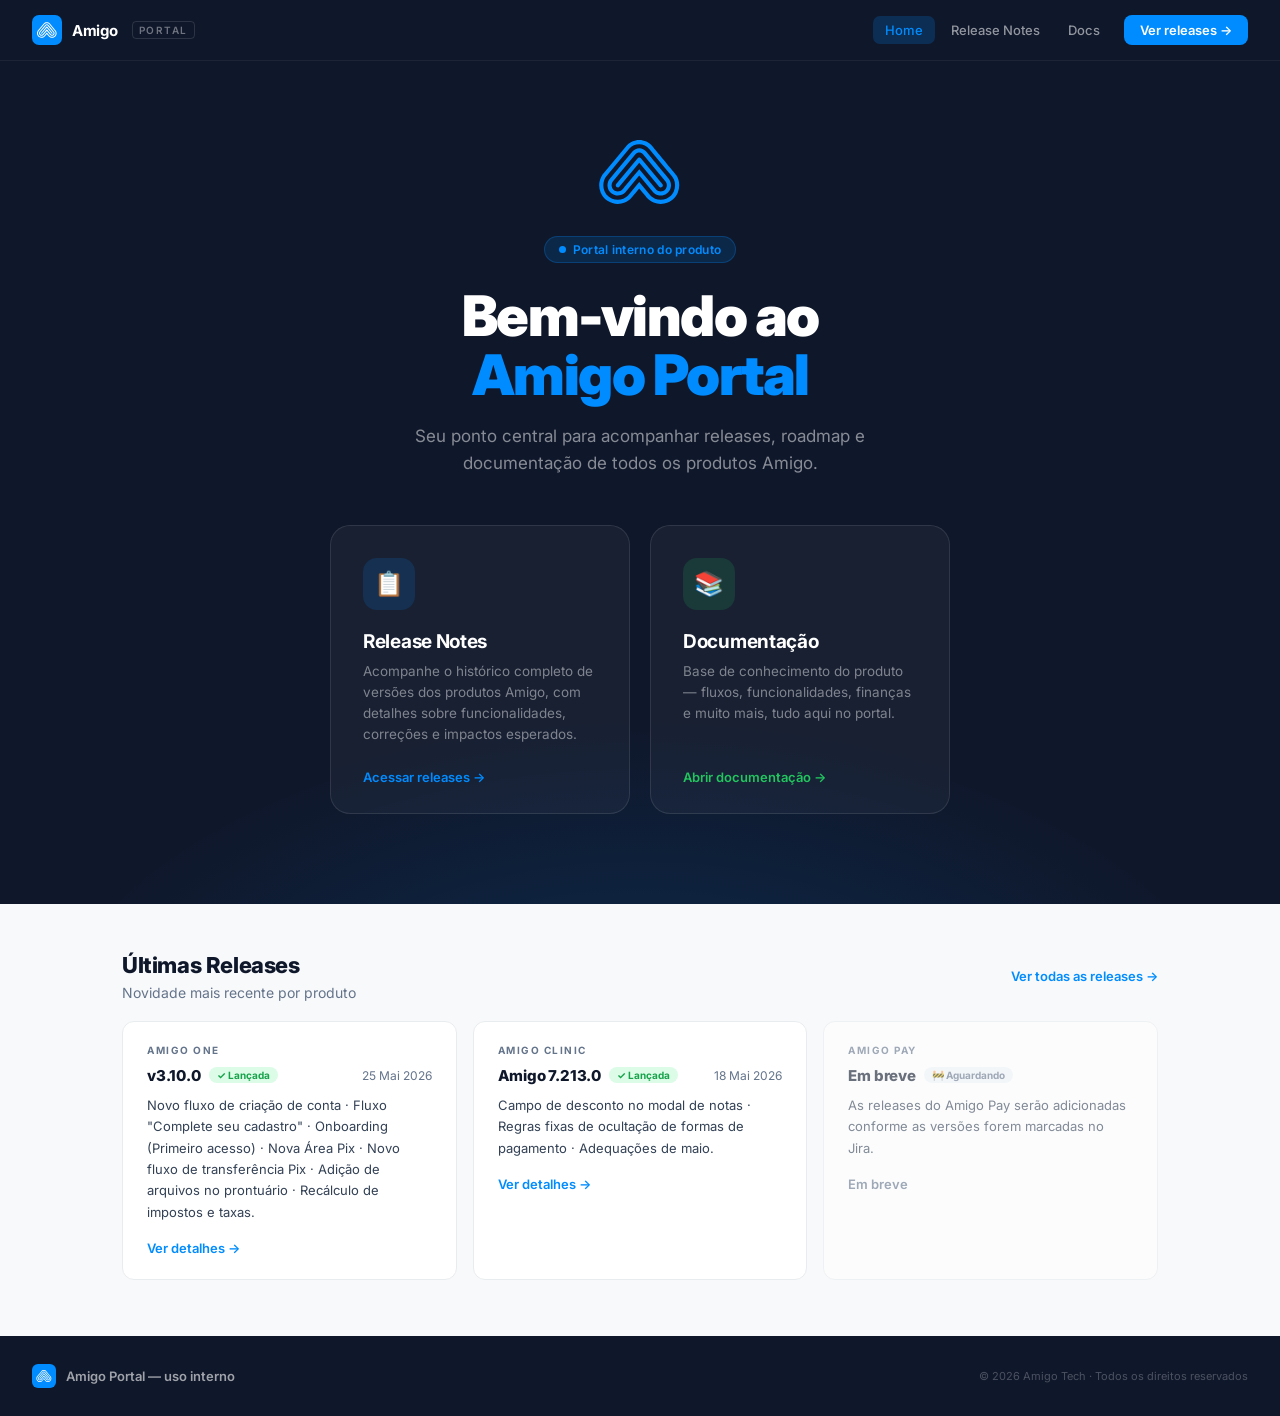
==== commit f463d058: "Add files via upload" ====
--- a/index.html
+++ b/index.html
@@ -449,11 +449,11 @@
     <a href="amigo-release-portal.html?product=one" style="display:block; background:var(--surface); border:1px solid var(--border); border-radius:var(--radius); padding:22px 24px; text-decoration:none; color:inherit; transition:box-shadow .2s, border-color .2s;" onmouseover="this.style.boxShadow='0 4px 20px rgba(0,140,255,.1)';this.style.borderColor='var(--brand)'" onmouseout="this.style.boxShadow='';this.style.borderColor='var(--border)'">
       <div style="font-size:10px; font-weight:700; letter-spacing:1.5px; text-transform:uppercase; color:var(--text-3); margin-bottom:10px;">Amigo One</div>
       <div style="display:flex; align-items:center; gap:8px; margin-bottom:10px; flex-wrap:wrap;">
-        <span style="font-size:15px; font-weight:800; color:var(--text); letter-spacing:-.2px;">v3.9.3.3 (OTA)</span>
+        <span style="font-size:15px; font-weight:800; color:var(--text); letter-spacing:-.2px;">v3.10.0</span>
         <span style="font-size:10px; font-weight:700; padding:2px 8px; border-radius:20px; background:#dcfce7; color:#16a34a;">✓ Lançada</span>
-        <span style="font-size:12px; color:var(--text-3); margin-left:auto;">20 Mai 2026</span>
+        <span style="font-size:12px; color:var(--text-3); margin-left:auto;">25 Mai 2026</span>
       </div>
-      <p style="font-size:13px; color:var(--text-2); line-height:1.65; margin-bottom:14px;">Correção de instabilidade no download de fichas pré-anestésicas · Correção no cadastro de senha transacional · Correção de espaçamento na tela de extrato.</p>
+      <p style="font-size:13px; color:var(--text-2); line-height:1.65; margin-bottom:14px;">Novo fluxo de criação de conta · Fluxo "Complete seu cadastro" · Onboarding (Primeiro acesso) · Nova Área Pix · Novo fluxo de transferência Pix · Adição de arquivos no prontuário · Recálculo de impostos e taxas.</p>
       <span style="font-size:13px; font-weight:600; color:var(--brand);">Ver detalhes →</span>
     </a>
 
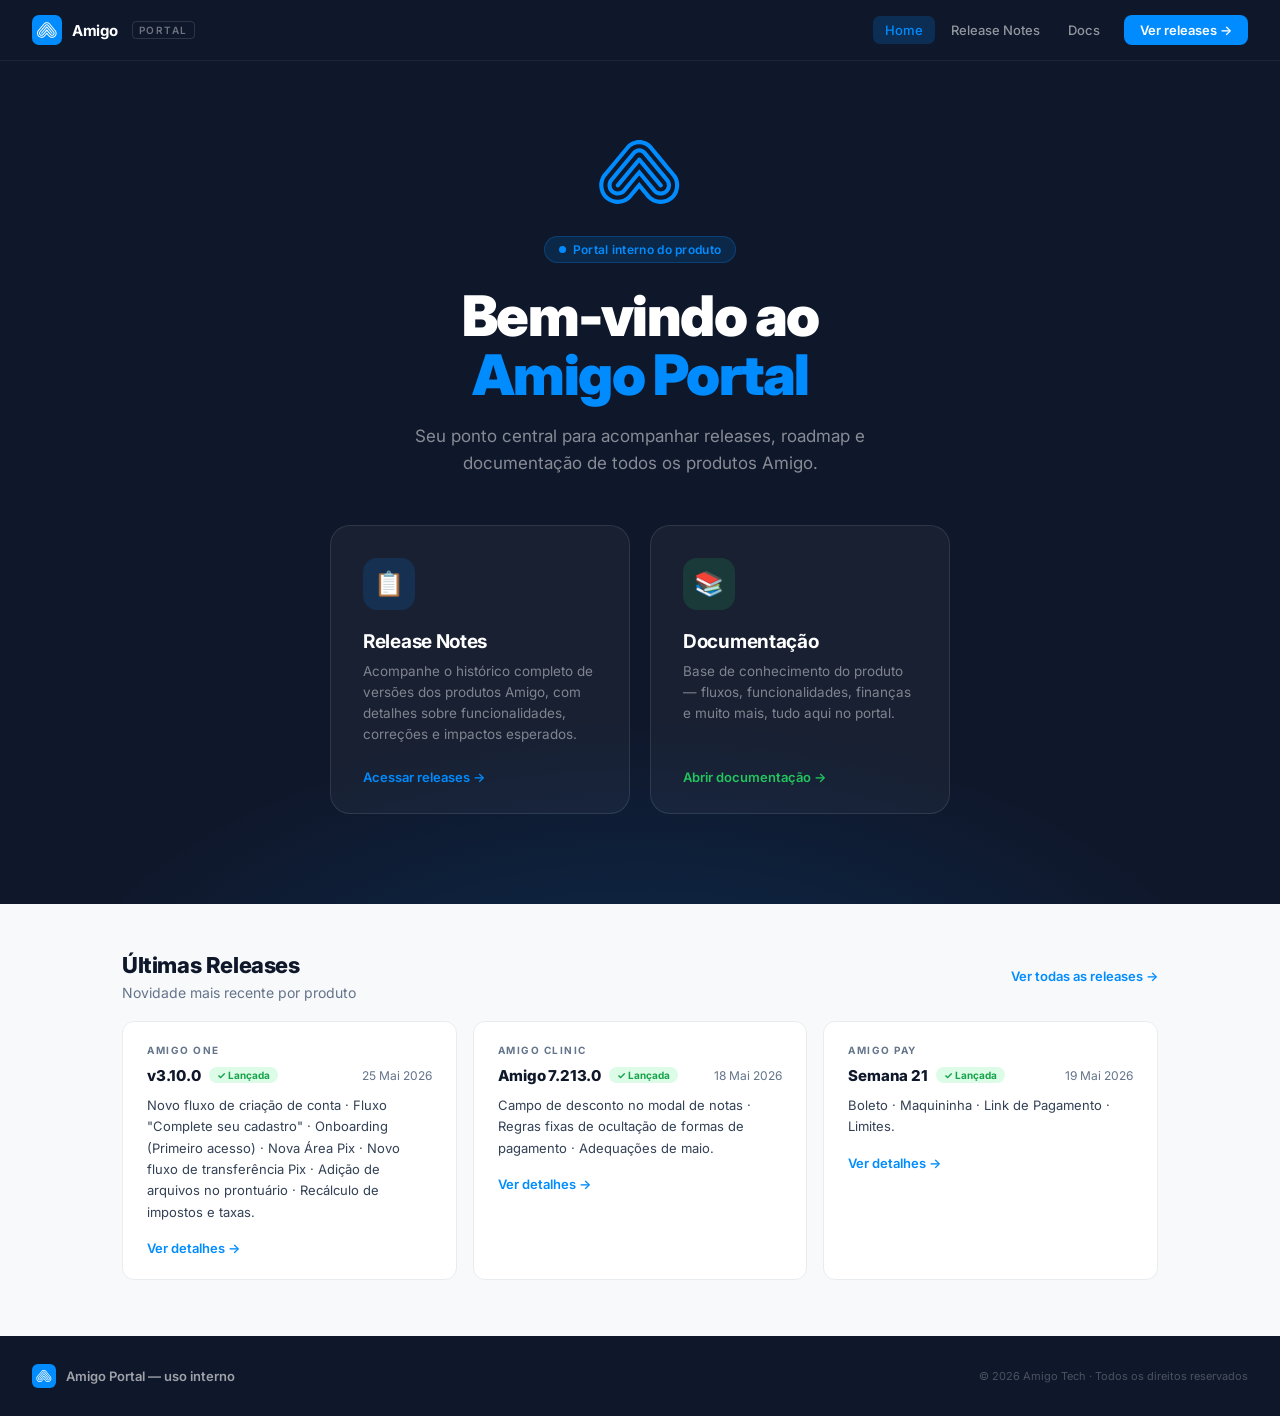
==== commit ba80376a: "Add files via upload" ====
--- a/index.html
+++ b/index.html
@@ -470,15 +470,16 @@
     </a>
 
     <!-- Amigo Pay -->
-    <div style="display:block; background:var(--surface); border:1px solid var(--border); border-radius:var(--radius); padding:22px 24px; opacity:.6;">
+    <a href="amigo-release-portal.html?product=pay" style="display:block; background:var(--surface); border:1px solid var(--border); border-radius:var(--radius); padding:22px 24px; text-decoration:none; color:inherit; transition:box-shadow .2s, border-color .2s;" onmouseover="this.style.boxShadow='0 4px 20px rgba(0,140,255,.1)';this.style.borderColor='var(--brand)'" onmouseout="this.style.boxShadow='';this.style.borderColor='var(--border)'">
       <div style="font-size:10px; font-weight:700; letter-spacing:1.5px; text-transform:uppercase; color:var(--text-3); margin-bottom:10px;">Amigo Pay</div>
-      <div style="display:flex; align-items:center; gap:8px; margin-bottom:10px;">
-        <span style="font-size:15px; font-weight:800; color:var(--text); letter-spacing:-.2px;">Em breve</span>
-        <span style="font-size:10px; font-weight:700; padding:2px 8px; border-radius:20px; background:#f1f5f9; color:#64748b;">🚧 Aguardando</span>
+      <div style="display:flex; align-items:center; gap:8px; margin-bottom:10px; flex-wrap:wrap;">
+        <span style="font-size:15px; font-weight:800; color:var(--text); letter-spacing:-.2px;">Semana 21</span>
+        <span style="font-size:10px; font-weight:700; padding:2px 8px; border-radius:20px; background:#dcfce7; color:#16a34a;">✓ Lançada</span>
+        <span style="font-size:12px; color:var(--text-3); margin-left:auto;">19 Mai 2026</span>
       </div>
-      <p style="font-size:13px; color:var(--text-2); line-height:1.65; margin-bottom:14px;">As releases do Amigo Pay serão adicionadas conforme as versões forem marcadas no Jira.</p>
-      <span style="font-size:13px; font-weight:600; color:var(--text-3);">Em breve</span>
-    </div>
+      <p style="font-size:13px; color:var(--text-2); line-height:1.65; margin-bottom:14px;">Boleto · Maquininha · Link de Pagamento · Limites.</p>
+      <span style="font-size:13px; font-weight:600; color:var(--brand);">Ver detalhes →</span>
+    </a>
 
   </div>
 </div>
